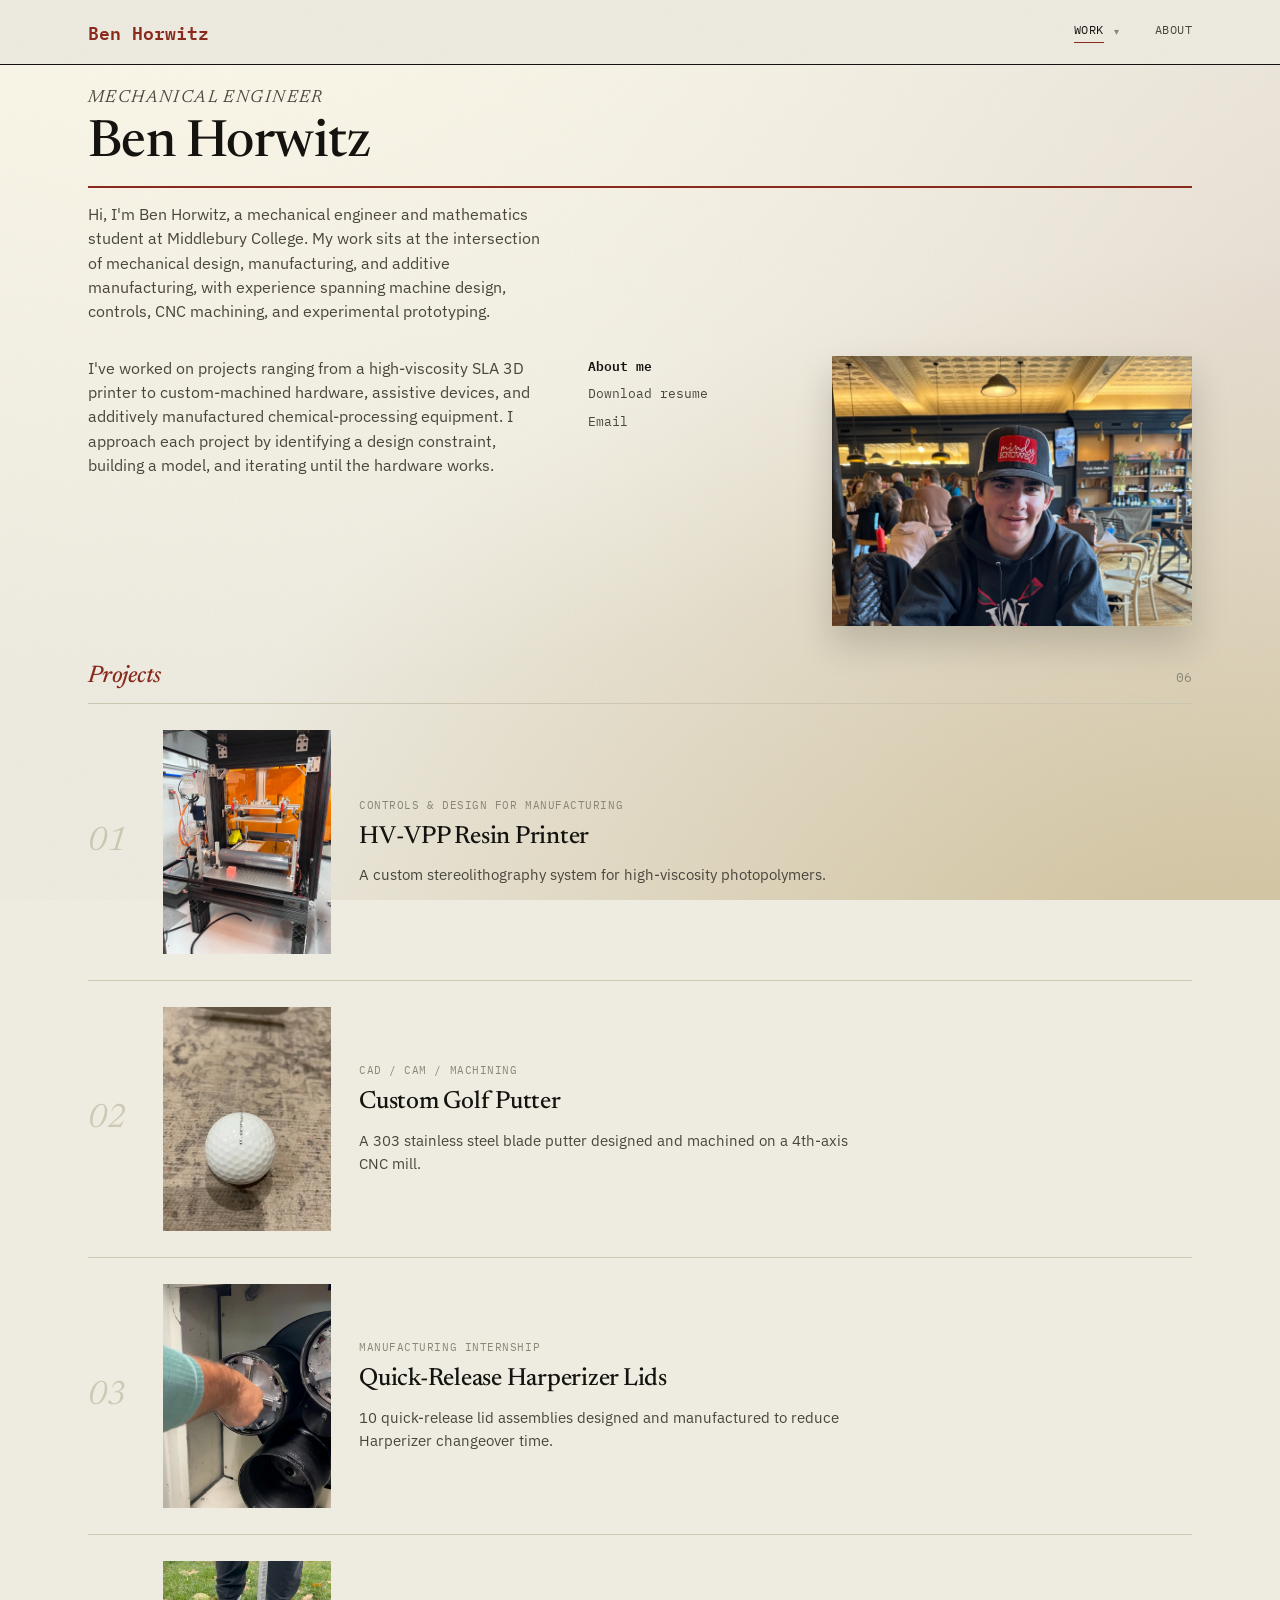
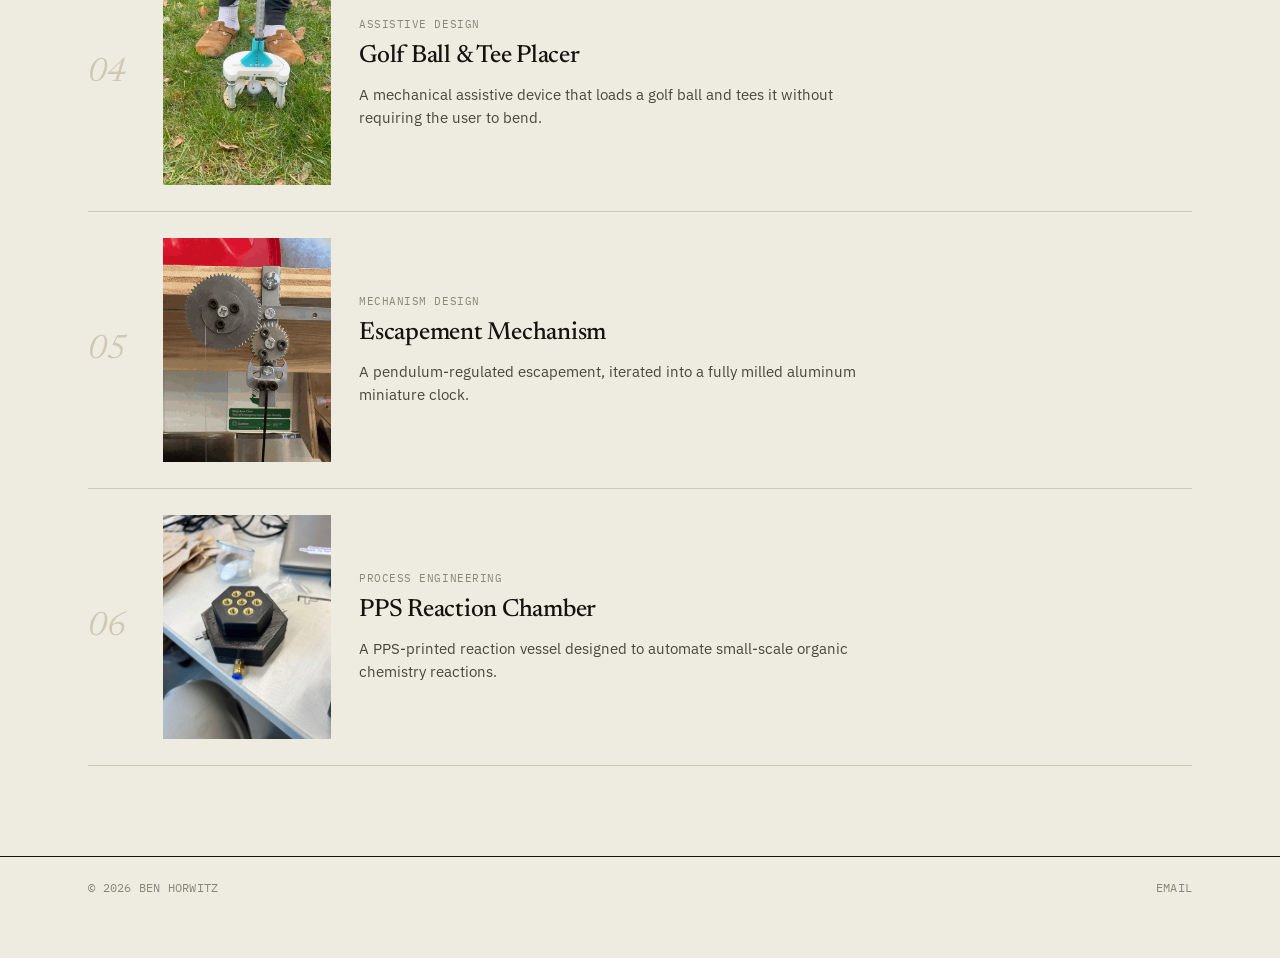
==== index.html @ aa27352f "Apply latest copy draft to homepage and HV-VPP page - New <title>/meta description for the homepage " ====
<!DOCTYPE html>
<html lang="en">
<head>
<meta charset="UTF-8">
<meta name="viewport" content="width=device-width, initial-scale=1.0">
<title>Ben Horwitz - Mechanical Engineering &amp; Additive Manufacturing</title>
<meta name="description" content="Designing and building machines, mechanisms, and manufacturing systems.">
<link rel="preconnect" href="https://fonts.googleapis.com">
<link rel="preconnect" href="https://fonts.gstatic.com" crossorigin>
<link href="https://fonts.googleapis.com/css2?family=Newsreader:ital,opsz,wght@0,6..72,400..700;1,6..72,400..700&family=IBM+Plex+Sans:wght@400;500;600;700&family=IBM+Plex+Mono:wght@400;500;600;700&display=swap" rel="stylesheet">
<link rel="stylesheet" href="css/style.css?v=30">
</head>
<body>

<header class="site-header">
  <div class="wrap">
    <a href="index.html" class="brand">Ben <span>Horwitz</span></a>
    <nav class="nav-links">
      <div class="nav-work">

        <a href="index.html" class="active">Work</a>

        <button class="nav-work-toggle" aria-label="Browse projects" aria-expanded="false">&#9662;</button>

        <div class="nav-work-menu">

          <a href="projects/hv-vpp.html"><span>01</span>HV-VPP Resin Printer</a>

          <a href="projects/putter.html"><span>02</span>Custom Golf Putter</a>

          <a href="projects/quick-release.html"><span>03</span>Quick-Release Harperizer Lids</a>

          <a href="projects/golf-ball-placer.html"><span>04</span>Golf Ball & Tee Placer</a>

          <a href="projects/escapement.html"><span>05</span>Escapement Mechanism</a>

          <a href="projects/pps-reaction-chamber.html"><span>06</span>PPS Reaction Chamber</a>

        </div>

      </div>
      <a href="about.html">About</a>
    </nav>
    <button class="nav-toggle" aria-label="Toggle menu">☰</button>
  </div>
</header>

<section class="hero">
  <div class="wrap">
    <p class="eyebrow">Mechanical Engineer</p>
    <h1>Ben Horwitz</h1>
    <div class="hero-lower">
      <p>
        Hi, I'm Ben Horwitz, a mechanical engineer and mathematics student
        at Middlebury College. My work sits at the intersection of
        mechanical design, manufacturing, and additive manufacturing, with
        experience spanning machine design, controls, CNC machining, and
        experimental prototyping.
      </p>
      <p>
        I've worked on projects ranging from a high-viscosity SLA 3D
        printer to custom-machined hardware, assistive devices, and
        additively manufactured chemical-processing equipment. I approach
        each project by identifying a design constraint, building a model,
        and iterating until the hardware works.
      </p>
      <div class="hero-links">
        <a class="primary" href="about.html">About me</a>
        <a href="assets/Ben-Horwitz-Resume.pdf" download>Download resume</a>
        <a href="mailto:benhorwitz05@gmail.com">Email</a>
      </div>
      <div class="hero-photo" data-lightbox="assets/img/about-me-headshot.jpg" data-caption="Ben Horwitz.">
        <img src="assets/img/about-me-headshot.jpg" alt="Ben Horwitz">
      </div>
    </div>
  </div>
</section>

<div class="wrap" id="work">
  <div class="section-title">
    <h2>Projects</h2>
    <span class="count">06</span>
  </div>

  <div class="project-grid">

    <a class="card" href="projects/hv-vpp.html">
      <span class="card-index">01</span>
      <div class="card-media">
        <img src="assets/img/hv-vpp-inside-machine.jpg" alt="Inside the HV-VPP printer" loading="lazy">
      </div>
      <div class="card-body">
        <span class="card-tag">Controls &amp; Design for Manufacturing</span>
        <h3>HV‑VPP Resin Printer</h3>
        <p>A custom stereolithography system for high-viscosity photopolymers.</p>
      </div>
    </a>

    <a class="card" href="projects/putter.html">
      <span class="card-index">02</span>
      <div class="card-media">
        <video muted loop playsinline preload="none"
               poster="assets/img/posters/putter-head-on-poster.jpg"
               data-autoplay-preview>
          <source src="assets/video/putter-head-on.mp4" type="video/mp4">
        </video>
      </div>
      <div class="card-body">
        <span class="card-tag">CAD / CAM / Machining</span>
        <h3>Custom Golf Putter</h3>
        <p>A 303 stainless steel blade putter designed and machined on a 4th-axis CNC mill.</p>
      </div>
    </a>

    <a class="card" href="projects/quick-release.html">
      <span class="card-index">03</span>
      <div class="card-media">
        <video muted loop playsinline preload="none"
               poster="assets/img/posters/quick-release-in-action-poster.jpg"
               data-autoplay-preview>
          <source src="assets/video/quick-release-in-action.mp4" type="video/mp4">
        </video>
      </div>
      <div class="card-body">
        <span class="card-tag">Manufacturing Internship</span>
        <h3>Quick-Release Harperizer Lids</h3>
        <p>10 quick-release lid assemblies designed and manufactured to reduce Harperizer changeover time.</p>
      </div>
    </a>

    <a class="card" href="projects/golf-ball-placer.html">
      <span class="card-index">04</span>
      <div class="card-media">
        <video muted loop playsinline preload="none"
               poster="assets/img/posters/golf-ball-placer-placing-poster.jpg"
               data-autoplay-preview>
          <source src="assets/video/golf-ball-placer-placing.mp4" type="video/mp4">
        </video>
      </div>
      <div class="card-body">
        <span class="card-tag">Assistive Design</span>
        <h3>Golf Ball &amp; Tee Placer</h3>
        <p>A mechanical assistive device that loads a golf ball and tees it without requiring the user to bend.</p>
      </div>
    </a>

    <a class="card" href="projects/escapement.html">
      <span class="card-index">05</span>
      <div class="card-media">
        <img src="assets/gif/escapement-clock-tick.gif" alt="Escapement mechanism ticking" loading="lazy">
      </div>
      <div class="card-body">
        <span class="card-tag">Mechanism Design</span>
        <h3>Escapement Mechanism</h3>
        <p>A pendulum-regulated escapement, iterated into a fully milled aluminum miniature clock.</p>
      </div>
    </a>

    <a class="card" href="projects/pps-reaction-chamber.html">
      <span class="card-index">06</span>
      <div class="card-media">
        <img src="assets/img/pps-reaction-chamber-1.jpg" alt="PPS reaction chamber">
      </div>
      <div class="card-body">
        <span class="card-tag">Process Engineering</span>
        <h3>PPS Reaction Chamber</h3>
        <p>A PPS-printed reaction vessel designed to automate small-scale organic chemistry reactions.</p>
      </div>
    </a>

  </div>
</div>

<footer class="site-footer">
  <div class="wrap">
    <span>&copy; <span id="year"></span> Ben Horwitz</span>
    <div class="footer-links">
      <a href="mailto:benhorwitz05@gmail.com">Email</a>
    </div>
  </div>
</footer>

<script>document.getElementById('year').textContent = new Date().getFullYear();</script>
<script src="js/main.js?v=2"></script>
</body>
</html>
---- css/style.css ----
/* ==========================================================================
   Ben Horwitz — portfolio site styles

   Composed like an edited page, not assembled from a component kit:
   an editorial serif for anything that should carry weight, a plain
   working sans for reading, mono only for the handful of places a
   label or a number actually needs it. Very few boxes — hierarchy
   comes from type scale, rules, and whitespace instead of containers.
   ========================================================================== */

:root {
  --bg: #eeebe1;
  --bg-elevated: #e4e0d2;
  --bg-card: #e8e4d7;
  --border: #14130f;
  --border-soft: #cec8b4;
  --text: #14130f;
  --text-muted: #4a463d;
  --text-faint: #8b8677;
  --accent: #1f3f73;
  --accent-bright: #2c579c;
  --accent-soft: rgba(31, 63, 115, 0.08);
  --stamp: #8a2a1c;
  --stamp-soft: rgba(138, 42, 28, 0.1);
  --max-width: 1160px;
  --radius: 0px;
  --radius-md: 0px;
  --font-display: "Newsreader", Georgia, "Times New Roman", serif;
  --font-sans: "IBM Plex Sans", -apple-system, BlinkMacSystemFont, "Segoe UI", Roboto, Helvetica, Arial, sans-serif;
  --font-mono: "IBM Plex Mono", ui-monospace, "SF Mono", Menlo, Consolas, monospace;
  --font-hand: var(--font-mono);
}

* { box-sizing: border-box; }

html { color-scheme: light; scroll-behavior: smooth; }

body {
  margin: 0;
  /* a soft, asymmetric wash — warm light from the upper-left, a touch of
     depth lower-right — instead of a flat fill or a centered marketing-
     page glow. Fixed so it reads as one still light source, not a tile
     that visibly repeats as the page scrolls. */
  background-color: var(--bg);
  background-image:
    radial-gradient(1800px 1100px at 12% -10%, #fdf9ea 0%, rgba(253, 249, 234, 0) 72%),
    radial-gradient(1500px 1050px at 96% 112%, #cfc09a 0%, rgba(207, 192, 154, 0) 72%),
    radial-gradient(1100px 950px at 100% 32%, rgba(138, 42, 28, 0.06) 0%, rgba(138, 42, 28, 0) 65%),
    radial-gradient(2400px 1500px at 50% 40%, rgba(20, 19, 15, 0) 55%, rgba(20, 19, 15, 0.06) 100%);
  background-attachment: fixed;
  color: var(--text);
  font-family: var(--font-sans);
  line-height: 1.55;
  -webkit-font-smoothing: antialiased;
}

/* a faint paper grain over the whole page — the kind of texture a flat
   gradient or a stock template never bothers with. Fixed and inert. */
body::before {
  content: "";
  position: fixed;
  inset: 0;
  z-index: 2000;
  pointer-events: none;
  opacity: 0.065;
  mix-blend-mode: multiply;
  background-image: url("data:image/svg+xml,%3Csvg xmlns='http://www.w3.org/2000/svg' width='180' height='180'%3E%3Cfilter id='n'%3E%3CfeTurbulence type='fractalNoise' baseFrequency='0.75' numOctaves='3' stitchTiles='stitch'/%3E%3C/filter%3E%3Crect width='100%25' height='100%25' filter='url(%23n)'/%3E%3C/svg%3E");
  background-size: 180px 180px;
}

img, video { max-width: 100%; display: block; }

a { color: inherit; text-decoration: none; }

h1, h2 {
  font-family: var(--font-display);
  font-weight: 600;
  letter-spacing: -0.01em;
  font-optical-sizing: auto;
}

.brand { font-family: var(--font-mono); font-weight: 600; }

.wrap {
  max-width: var(--max-width);
  margin: 0 auto;
  padding: 0 28px;
  position: relative;
  z-index: 1;
}

/* photo frames tilt slightly at rest and stay tilted — on hover they
   lift toward you instead of twisting straight. Same physical feel,
   no rotating motion (rotation on hover was making some people dizzy). */
.hero-photo, .card-media, .media-side, .story-media {
  transition: transform 0.2s ease, box-shadow 0.2s ease;
}

/* ---------- header : a masthead, not a component bar ---------- */

.site-header {
  position: sticky;
  top: 0;
  z-index: 100;
  background: var(--bg);
  border-bottom: 1px solid var(--border);
}

.site-header .wrap {
  display: flex;
  align-items: center;
  justify-content: space-between;
  height: 64px;
}

.brand {
  font-size: 1.15rem;
  white-space: nowrap;
  color: var(--stamp);
}

.nav-links {
  display: flex;
  gap: 30px;
  font-family: var(--font-mono);
  font-size: 0.76rem;
  letter-spacing: 0.04em;
  text-transform: uppercase;
  color: var(--text-muted);
}

.nav-links a {
  padding-bottom: 2px;
  border-bottom: 1px solid transparent;
  transition: color 0.12s ease, border-color 0.12s ease;
}

.nav-links a:hover { color: var(--text); }

.nav-links a.active { color: var(--text); border-color: var(--stamp); }

.nav-toggle {
  display: none;
  background: none;
  border: 1px solid var(--border);
  color: var(--text);
  width: 40px;
  height: 40px;
  font-size: 1rem;
  cursor: pointer;
}

@media (max-width: 640px) {
  .nav-links {
    position: fixed;
    top: 64px;
    left: 0;
    right: 0;
    background: var(--bg);
    border-bottom: 1px solid var(--border);
    flex-direction: column;
    gap: 0;
    display: none;
  }
  .nav-links.open { display: flex; }
  .nav-links a { padding: 14px 24px; border-bottom: 1px solid var(--border-soft); }
  .nav-toggle { display: block; margin-right: 20px; align-self: center; }
}

/* a small dropdown under "Work" to jump straight to a project instead
   of only routing back through the homepage list */
.nav-work { position: relative; display: flex; align-items: center; }

.nav-work-toggle {
  display: flex;
  align-items: center;
  justify-content: center;
  margin-left: 4px;
  background: none;
  border: none;
  color: var(--text-faint);
  font-size: 0.6rem;
  cursor: pointer;
  font-family: var(--font-mono);
}

.nav-work-toggle:hover { color: var(--text); }

.nav-work-menu {
  position: absolute;
  top: 100%;
  left: -14px;
  /* padding-top (not margin-top) does the spacing — a margin here would
     leave a dead gap between the trigger and the menu where the mouse
     loses :hover before it ever reaches the menu, closing it instantly */
  padding: 14px 0 6px;
  min-width: 260px;
  background: var(--bg-elevated);
  background-clip: padding-box;
  box-shadow: 0 12px 24px rgba(20, 19, 15, 0.14);
  display: none;
  flex-direction: column;
  z-index: 200;
}

.nav-work:hover .nav-work-menu,
.nav-work.open .nav-work-menu {
  display: flex;
}

.nav-links .nav-work-menu a {
  display: flex;
  align-items: baseline;
  gap: 10px;
  padding: 8px 16px;
  font-family: var(--font-mono);
  font-size: 0.76rem;
  text-transform: none;
  letter-spacing: 0;
  color: var(--text-muted);
  border-bottom: none;
}

.nav-links .nav-work-menu a span { color: var(--text-faint); }
.nav-links .nav-work-menu a:hover { color: var(--text); background: var(--bg-card); }
.nav-links .nav-work-menu a.current { color: var(--text); font-weight: 600; }

@media (max-width: 640px) {
  .nav-work { flex-direction: column; align-items: stretch; position: relative; }
  .nav-work-toggle {
    position: absolute;
    right: 24px;
    top: 0;
    height: 100%;
    width: 32px;
    margin-left: 0;
  }
  .nav-work:hover .nav-work-menu { display: none; }
  .nav-work.open .nav-work-menu { display: flex; }
  .nav-work-menu { position: static; box-shadow: none; margin-top: 0; }
  .nav-links .nav-work-menu a { padding: 10px 24px 10px 36px; }
}

/* ---------- hero : one dominant line, an asymmetric second beat ---------- */

.hero { padding: 20px 0 14px; }

.hero .wrap { display: block; }

.hero .eyebrow {
  font-family: var(--font-display);
  font-style: italic;
  font-size: 1.1rem;
  color: var(--text-muted);
  margin: 0 0 6px;
}

.hero h1 {
  font-weight: 500;
  font-size: clamp(2.1rem, 4.6vw, 3.2rem);
  line-height: 1.05;
  letter-spacing: -0.01em;
  margin: 0 0 14px;
  max-width: 23ch;
}

.hero-lower {
  display: grid;
  grid-template-columns: 1.1fr 0.5fr auto;
  gap: 32px;
  align-items: start;
  border-top: 2px solid var(--stamp);
  padding-top: 14px;
}

.hero p {
  color: var(--text-muted);
  font-size: 0.98rem;
  max-width: 46ch;
  margin: 0;
  grid-column: 1;
}

.hero-links {
  display: flex;
  flex-direction: column;
  gap: 8px;
  font-family: var(--font-mono);
  font-size: 0.82rem;
  grid-column: 2;
}

.hero-photo {
  overflow: hidden;
  /* a bit taller than the old wide crop so the face isn't squeezed
     out — still shallow enough to keep the project list visible on
     landing */
  aspect-ratio: 4 / 3;
  background: var(--bg-elevated);
  width: 360px;
  box-shadow: 0 18px 34px rgba(20, 19, 15, 0.18);
  grid-column: 3;
  justify-self: end;
}

.hero-photo:hover {
  transform: translateY(-8px);
  box-shadow: 0 26px 44px rgba(20, 19, 15, 0.24);
}

.hero-photo img { transition: transform 0.3s ease; }
.hero-photo:hover img { transform: scale(1.02); }

.hero-photo img { width: 100%; height: 100%; object-fit: cover; object-position: center 18%; display: block; }

@media (max-width: 780px) {
  .hero-lower { grid-template-columns: 1fr; gap: 20px; }
  .hero p, .hero-links, .hero-photo { grid-column: 1; justify-self: start; }
  .hero-photo { order: -1; width: 290px; margin-bottom: 8px; }
}

.eyebrow {
  font-family: var(--font-mono);
  font-size: 0.76rem;
  letter-spacing: 0.08em;
  text-transform: uppercase;
  color: var(--text-faint);
  margin: 0 0 14px;
}

.eyebrow-index { color: var(--stamp); }

.hero-links a { color: var(--text-muted); }
.hero-links a:hover { color: var(--stamp); }
.hero-links a.primary { color: var(--text); font-weight: 600; }
.hero-links a.primary:hover { color: var(--stamp); }

.btn {
  font-family: var(--font-mono);
  font-size: 0.82rem;
  color: var(--text-muted);
  border-bottom: 1px solid var(--border-soft);
  padding-bottom: 1px;
}

.btn:hover { color: var(--stamp); border-color: var(--stamp); }

.btn.primary { color: var(--text); font-weight: 600; border-color: var(--text); }
.btn.primary:hover { color: var(--stamp); border-color: var(--stamp); }

/* ---------- section titles ---------- */

.section-title {
  display: flex;
  align-items: baseline;
  justify-content: space-between;
  margin: 8px 0 8px;
  padding-top: 10px;
}

.section-title h2 {
  font-weight: 500;
  font-style: italic;
  font-size: 1.5rem;
  margin: 0;
  color: var(--stamp);
}

.section-title .count {
  font-family: var(--font-mono);
  color: var(--text-faint);
  font-size: 0.8rem;
}

/* ---------- project index : an editorial contents list, not a card grid ---------- */

.project-grid {
  display: flex;
  flex-direction: column;
  margin-bottom: 90px;
}

.card {
  display: flex;
  align-items: center;
  gap: 28px;
  padding: 26px 0;
  border-top: 1px solid var(--border-soft);
  transition: none;
}

.card:last-child { border-bottom: 1px solid var(--border-soft); }

.card-index {
  font-family: var(--font-display);
  font-style: italic;
  font-size: 2.1rem;
  color: var(--border-soft);
  width: 1.4em;
  flex-shrink: 0;
  transition: color 0.15s ease;
}

.card:hover .card-index { color: var(--stamp); }

.card-media {
  position: relative;
  width: 168px;
  /* every source photo/video for these cards is actually shot portrait —
     4:3 landscape was cropping away well over half of each one */
  aspect-ratio: 3 / 4;
  background: var(--bg-elevated);
  overflow: hidden;
  flex-shrink: 0;
}

/* hover lifts the frame and barely zooms the photo inside — flat,
   no tilt, no spinning motion */
.card:hover .card-media { transform: translateY(-6px); }

.card-media img, .card-media video {
  width: 100%;
  height: 100%;
  object-fit: cover;
  transition: transform 0.3s ease;
}

.card:hover .card-media img, .card:hover .card-media video { transform: scale(1.02); }

.card-tag {
  font-family: var(--font-mono);
  font-size: 0.68rem;
  letter-spacing: 0.05em;
  text-transform: uppercase;
  color: var(--text-faint);
  display: block;
  margin-bottom: 5px;
}

.card-body { min-width: 0; flex: 1; }

.card-body h3 {
  font-family: var(--font-display);
  font-weight: 500;
  font-size: 1.55rem;
  margin: 0 0 6px;
  letter-spacing: -0.01em;
}

.card:hover .card-body h3 { text-decoration: underline; text-decoration-color: var(--border-soft); text-underline-offset: 4px; }

.card-body p {
  color: var(--text-muted);
  font-size: 0.94rem;
  margin: 0;
  max-width: 56ch;
}

@media (max-width: 620px) {
  .card { flex-wrap: wrap; gap: 14px 20px; }
  .card-index { font-size: 1.5rem; width: auto; order: -1; }
  .card-media { width: 100px; }
}

/* ---------- project detail page ---------- */

.back-link {
  display: inline-flex;
  align-items: center;
  gap: 6px;
  color: var(--text-faint);
  font-family: var(--font-mono);
  font-size: 0.76rem;
  text-transform: uppercase;
  letter-spacing: 0.03em;
  margin: 28px 0 0;
}

.back-link:hover { color: var(--stamp); }

.project-hero { padding: 20px 0 0; }

.project-hero-layout {
  display: grid;
  grid-template-columns: 1.5fr 0.5fr;
  gap: 40px;
  align-items: start;
  padding: 12px 0 34px;
  max-width: 1020px;
  margin: 0 auto;
}

@media (max-width: 860px) {
  .project-hero-layout { grid-template-columns: 1fr; gap: 28px; }
}

/* not every project earns the same treatment as the others — a couple
   are carried by one strong object photo, one is a small, quiet piece,
   one is the flagship. Same grammar, different emphasis in the text —
   but every hero media box shares one height and one gap to the story
   text below (tall enough to clear every page's text column, so the
   gap is always just the padding), so the six project pages open at
   the same rhythm. */
.project-hero--lead-image .project-hero-layout,
.project-hero--quiet .project-hero-layout,
.project-hero--compact .project-hero-layout,
.project-hero--flagship .project-hero-layout { grid-template-columns: 1.15fr 0.85fr; padding-bottom: 34px; }

.project-hero--lead-image .media-side,
.project-hero--quiet .media-side,
.project-hero--compact .media-side,
.project-hero--flagship .media-side { width: 320px; max-width: 320px; }

.project-hero--lead-image .media-side video, .project-hero--lead-image .media-side img,
.project-hero--quiet .media-side video, .project-hero--quiet .media-side img,
.project-hero--compact .media-side video, .project-hero--compact .media-side img,
.project-hero--flagship .media-side video, .project-hero--flagship .media-side img {
  width: 320px;
  height: 350px;
  max-height: none;
  object-fit: cover;
}

@media (max-width: 860px) {
  .project-hero--lead-image .project-hero-layout,
  .project-hero--quiet .project-hero-layout,
  .project-hero--compact .project-hero-layout,
  .project-hero--flagship .project-hero-layout { grid-template-columns: 1fr; }

  .project-hero--lead-image .media-side,
  .project-hero--quiet .media-side,
  .project-hero--compact .media-side,
  .project-hero--flagship .media-side { width: 260px; max-width: 260px; }

  .project-hero--lead-image .media-side video, .project-hero--lead-image .media-side img,
  .project-hero--quiet .media-side video, .project-hero--quiet .media-side img,
  .project-hero--compact .media-side video, .project-hero--compact .media-side img,
  .project-hero--flagship .media-side video, .project-hero--flagship .media-side img {
    width: 260px;
    height: 280px;
  }
}

.project-hero--quiet h1 { font-size: clamp(2rem, 4vw, 2.7rem); }
.project-hero--quiet .tagline { font-size: 1.02rem; }

/* the flagship — the biggest project in scope gets a title that
   actually says so, instead of matching everything else's scale */
.project-hero--flagship h1 { font-size: clamp(2.6rem, 5.8vw, 4rem); }

/* brisk and process-driven rather than a considered showpiece — less
   air before it gets to the point */
.project-hero--compact .tagline { margin-bottom: 14px; }

.project-hero h1 {
  font-weight: 500;
  font-size: clamp(2.3rem, 5vw, 3.4rem);
  letter-spacing: -0.01em;
  margin: 8px 0 18px;
}

.project-hero .tagline {
  color: var(--text-muted);
  font-size: 1.1rem;
  max-width: 52ch;
  margin: 0 0 18px;
  font-family: var(--font-display);
  font-style: italic;
}

.spec-row {
  display: block;
  margin: 0 0 6px;
  font-family: var(--font-mono);
  font-size: 0.78rem;
  letter-spacing: 0.02em;
  text-transform: uppercase;
  color: var(--text-faint);
}

.spec-row div { display: inline; }
.spec-row div:not(:last-child)::after { content: "  /  "; color: var(--border-soft); }
.spec-row dt { display: none; }
.spec-row dd { display: inline; margin: 0; color: var(--text-muted); font-weight: 400; }
.spec-row strong { color: var(--stamp); font-weight: 600; }

.meta-row { display: none; }

.tag {
  font-family: var(--font-mono);
  font-size: 0.74rem;
  color: var(--text-faint);
}
.tag:not(:last-child)::after { content: " / "; }

/* the side media panel — sticky so it rides alongside the text, no
   border/box around it, just the photo itself */

.media-side {
  position: sticky;
  top: 84px;
  width: fit-content;
  max-width: 320px;
  margin-left: auto;
  background: var(--bg-elevated);
  cursor: zoom-in;
  text-align: center;
  box-shadow: 0 16px 30px rgba(20, 19, 15, 0.14);
}

.media-side:hover {
  transform: translateY(-6px);
  box-shadow: 0 22px 40px rgba(20, 19, 15, 0.19);
}

.media-side video, .media-side img {
  width: auto;
  height: auto;
  max-width: 100%;
  max-height: 420px;
  object-fit: contain;
  display: inline-block;
  vertical-align: bottom;
}

@media (max-width: 860px) {
  .media-side { position: static; margin: 0 0 8px; max-width: 220px; box-shadow: none; }
  .media-side video, .media-side img { max-height: 300px; }
}

.prose { max-width: 62ch; color: var(--text-muted); font-size: 1.03rem; }
.prose h3 {
  font-family: var(--font-display);
  font-style: italic;
  font-weight: 500;
  font-size: 1.3rem;
  color: var(--stamp);
  margin: 30px 0 10px;
}
.prose p { margin: 0 0 15px; }
.prose strong { color: var(--stamp); font-weight: 600; }
.prose ul { margin: 0 0 14px; padding-left: 20px; }
.prose li { margin-bottom: 5px; }

/* ---------- story : text and photos in reading order, no card frames ----------
   Text keeps a comfortable reading measure (set per-element below), but the
   column itself isn't clamped — that's what lets a .wide photo actually
   break out and use the page, instead of every image being stuck inside
   the same narrow text width regardless of what it is. */

.story { padding: 4px 0 50px; }

.story-text { max-width: 820px; margin-left: auto; margin-right: auto; color: var(--text-muted); font-size: 1.03rem; }
.story-text h3 {
  font-family: var(--font-display);
  font-style: italic;
  font-weight: 500;
  font-size: 1.3rem;
  color: var(--stamp);
  margin: 4px 0 12px;
}
.story-text p { margin: 0 0 15px; }
.story-text strong { color: var(--stamp); font-weight: 600; }
.story-text + .story-text { margin-top: -7px; }

/* a single photo, dropped into the reading column like a person would
   actually paste one into a document — no border, a soft cast shadow,
   a plain italic caption instead of a boxed label */
.story-media {
  width: fit-content;
  max-width: 820px;
  margin: 32px auto;
  background: var(--bg-elevated);
  cursor: zoom-in;
  transition: transform 0.15s ease, box-shadow 0.15s ease;
  box-shadow: 0 14px 26px rgba(20, 19, 15, 0.13);
}

/* lift toward the viewer on hover — flat at rest, no tilt, no
   rotating motion */
.story-media:hover {
  transform: translateY(-7px);
  box-shadow: 0 20px 34px rgba(20, 19, 15, 0.18);
}

.story-media img, .story-media video {
  width: auto;
  height: auto;
  max-width: 100%;
  max-height: 480px;
  object-fit: contain;
  display: block;
}

/* a tall portrait shot that's the point of its own beat (a closing
   photo, not a supporting one) — let it run taller instead of getting
   capped down to the same height as everything else */
.story-media.tall img, .story-media.tall video { max-height: 620px; }

/* the one shot per project that earns the whole page's width — a
   landscape "reveal" photo that breaks past the reading column instead
   of being squeezed down to the same size as everything else */
.story-media.wide { max-width: 1020px; width: 100%; }
.story-media.wide img, .story-media.wide video {
  width: 100%;
  height: 440px;
  object-fit: cover;
}

/* a narrow portrait clip paired beside a longer caption — trim a
   little off the top/bottom (not a proportional shrink, which would
   also narrow it) so the whole card lands at the same height as its
   partner in the pair despite the extra caption line */
.story-media.crop-short img, .story-media.crop-short video {
  width: 169px;
  height: 276px;
  max-height: none;
  object-fit: cover;
}

.story-media figcaption {
  /* width:0 + min-width:100% keeps a long caption from contributing
     its own (unwrapped) text width to the figure's fit-content sizing
     — without this, a caption wider than a narrow/portrait photo or
     video stretches the whole card and leaves a blank block beside
     the media instead of wrapping the caption text. */
  width: 0;
  min-width: 100%;
  box-sizing: border-box;
  padding: 10px 2px 0;
  font-family: var(--font-display);
  font-style: italic;
  font-size: 0.95rem;
  color: var(--text-faint);
  text-align: left;
  background: var(--bg);
  box-shadow: none;
}

/* two or three photos side by side — for shots that actually belong
   together (different angles of the same part, a before/after) rather
   than stacked one after another with nothing to say why */
.story-media-pair {
  display: flex;
  flex-wrap: wrap;
  justify-content: center;
  gap: 24px;
  margin: 32px auto;
  align-items: flex-end;
  max-width: 820px;
}

.story-media-pair .story-media { margin: 0; transform: none !important; }
.story-media-pair .story-media:hover { transform: translateY(-7px) !important; }
.story-media-pair .story-media img, .story-media-pair .story-media video { max-height: 300px; }

/* a text + photo row — the photo stays compact, off to one side, and
   sits centered in its column instead of jammed against one edge when
   it's a narrow portrait shot */
.story-row {
  display: grid;
  grid-template-columns: 1fr 280px;
  gap: 30px;
  align-items: center;
  margin: 38px auto;
  max-width: 820px;
}

.story-row .story-media { margin: 0; justify-self: center; }
.story-row .story-media img, .story-row .story-media video { max-height: 300px; }
.story-row.story-row--reverse { grid-template-columns: 280px 1fr; }
.story-row.story-row--reverse .story-media { order: -1; }

/* a short, larger-set italic line standing in for a paragraph — used
   next to a video/photo that's the whole point of its own beat, so the
   space beside it reads as a caption, not a gap */
.story-text--note {
  font-family: var(--font-display);
  font-style: italic;
  font-size: 1.2rem;
  line-height: 1.4;
  color: var(--text-muted);
  max-width: 34ch;
}

@media (max-width: 700px) {
  .story-row, .story-row.story-row--reverse { grid-template-columns: 1fr; }
  .story-row.story-row--reverse .story-media { order: 0; }
}

/* a compact slideshow for extra shots that don't need their own beat */
.story-slideshow {
  position: relative;
  max-width: 320px;
  aspect-ratio: 4 / 3;
  margin: 32px 0;
  background: var(--bg-elevated);
  overflow: hidden;
  box-shadow: 0 14px 26px rgba(20, 19, 15, 0.13);
}

.story-slideshow .slide { position: absolute; inset: 0; opacity: 0; pointer-events: none; transition: opacity 0.25s ease; }
.story-slideshow .slide.active { opacity: 1; pointer-events: auto; }
.story-slideshow .slide img, .story-slideshow .slide video { width: 100%; height: 100%; object-fit: cover; cursor: zoom-in; }

.slideshow-nav {
  position: absolute; top: 50%; transform: translateY(-50%); z-index: 3;
  width: 26px; height: 26px; background: rgba(238, 235, 225, 0.85);
  border: none; color: var(--text); cursor: pointer; font-family: var(--font-mono);
}
.slideshow-nav:hover { background: var(--text); color: var(--bg); }
.slideshow-nav.prev { left: 6px; }
.slideshow-nav.next { right: 6px; }

.slideshow-dots { position: absolute; bottom: 8px; left: 0; right: 0; z-index: 3; display: flex; justify-content: center; gap: 6px; }
.slideshow-dots .dot { width: 6px; height: 6px; padding: 0; border-radius: 50%; border: none; background: rgba(20, 19, 15, 0.3); cursor: pointer; }
.slideshow-dots .dot.active { background: var(--stamp); }

.slideshow-caption {
  padding: 8px 2px 0;
  font-family: var(--font-display);
  font-style: italic;
  font-size: 0.92rem;
  color: var(--text-faint);
  max-width: 320px;
}

.story-extra-grid {
  display: grid;
  grid-template-columns: repeat(auto-fill, minmax(140px, 1fr));
  gap: 16px;
  margin: 40px 0 0;
}
.story-extra-grid figure { margin: 0; background: var(--bg-elevated); cursor: zoom-in; }
.story-extra-grid img, .story-extra-grid video { width: 100%; aspect-ratio: 1 / 1; object-fit: cover; }

.editor-note {
  margin: 18px 0 0;
  padding: 12px 0 0;
  border-top: 1px dashed var(--border-soft);
  color: var(--text-faint);
  font-size: 0.85rem;
  font-style: italic;
}
.editor-note strong { color: var(--stamp); font-style: normal; }

.project-nav {
  display: flex;
  justify-content: space-between;
  padding: 22px 0;
  border-top: 2px solid var(--stamp);
  margin: 20px auto 60px;
  font-family: var(--font-mono);
  font-size: 0.78rem;
  text-transform: uppercase;
  letter-spacing: 0.02em;
  color: var(--text-faint);
  max-width: 1020px;
}

.project-nav a:hover { color: var(--stamp); }

.nav-hint {
  max-width: 1020px;
  margin: -14px auto 40px;
  text-align: center;
  font-family: var(--font-mono);
  font-size: 0.68rem;
  letter-spacing: 0.04em;
  color: var(--text-faint);
}

/* ---------- about page ---------- */

.about-layout {
  display: grid;
  grid-template-columns: 1.3fr 0.7fr;
  gap: 56px;
  padding: 44px 0 90px;
  align-items: start;
}

/* a consistent, modest rhythm between the three photo blocks — not
   stretched out to force the column to some exact height */
.about-media {
  display: flex;
  flex-direction: column;
  gap: 28px;
}

@media (max-width: 760px) {
  .about-layout { grid-template-columns: 1fr; align-items: start; }
}

.about-layout .prose > p:first-of-type::first-letter {
  font-family: var(--font-display);
  font-size: 3.4rem;
  font-weight: 600;
  float: left;
  line-height: 0.8;
  padding: 6px 6px 0 0;
  color: var(--stamp);
}

.about-photos { display: flex; flex-wrap: wrap; gap: 16px; }

.about-photos img {
  background: var(--bg-elevated);
  width: calc(50% - 8px);
  aspect-ratio: 3 / 4;
  object-fit: cover;
  cursor: zoom-in;
  transition: transform 0.2s ease, box-shadow 0.2s ease;
  box-shadow: 0 12px 22px rgba(20, 19, 15, 0.14);
}

/* lift on hover — flat at rest, no rotating motion */
.about-photos img:hover { transform: translateY(-6px); box-shadow: 0 20px 32px rgba(20, 19, 15, 0.2); }

.about-video {
  overflow: hidden;
  background: var(--bg-elevated);
  cursor: zoom-in;
  transition: transform 0.2s ease, box-shadow 0.2s ease;
  width: 100%;
  box-shadow: 0 12px 22px rgba(20, 19, 15, 0.14);
}

.about-video:hover {
  transform: translateY(-6px);
  box-shadow: 0 20px 32px rgba(20, 19, 15, 0.2);
}
.about-video video { width: 100%; max-height: 560px; object-fit: cover; transition: transform 0.3s ease; }
.about-video:hover video { transform: scale(1.02); }

.about-wide-photo {
  overflow: hidden;
  background: var(--bg-elevated);
  cursor: zoom-in;
  transition: transform 0.2s ease, box-shadow 0.2s ease;
  box-shadow: 0 12px 22px rgba(20, 19, 15, 0.14);
}

.about-wide-photo:hover {
  transform: translateY(-6px);
  box-shadow: 0 20px 32px rgba(20, 19, 15, 0.2);
}
.about-wide-photo img { width: 100%; display: block; }

.fact-sheet {
  margin: 32px 0;
  padding-top: 18px;
  border-top: 2px solid var(--stamp);
  font-size: 0.94rem;
}

.fact-sheet dl { display: block; margin: 0; }
.fact-sheet > dl > * { display: block; }
.fact-sheet dt {
  color: var(--text-faint);
  font-family: var(--font-mono);
  text-transform: uppercase;
  font-size: 0.68rem;
  letter-spacing: 0.06em;
  margin: 14px 0 2px;
}
.fact-sheet dt:first-of-type { margin-top: 0; }
.fact-sheet dd { margin: 0; color: var(--text); }

/* a row with several distinct entries reads as a short resume list
   instead of one run-on, semicolon-strung sentence */
.fact-list { margin: 0; padding-left: 18px; }
.fact-list li { margin-bottom: 3px; }
.fact-list li:last-child { margin-bottom: 0; }
.fact-list a {
  border-bottom: 1px solid var(--border-soft);
  transition: color 0.12s ease, border-color 0.12s ease;
}
.fact-list a:hover { color: var(--stamp); border-color: var(--stamp); }

/* ---------- footer ---------- */

.site-footer {
  border-top: 1px solid var(--border);
  padding: 22px 0 60px;
}

.site-footer .wrap {
  display: flex;
  flex-wrap: wrap;
  gap: 12px;
  align-items: center;
  justify-content: space-between;
  color: var(--text-faint);
  font-family: var(--font-mono);
  font-size: 0.76rem;
  text-transform: uppercase;
  letter-spacing: 0.02em;
}

.footer-links { display: flex; gap: 18px; }
.footer-links a:hover { color: var(--stamp); }

/* ---------- lightbox ---------- */

.lightbox {
  position: fixed;
  inset: 0;
  z-index: 1000;
  background: rgba(20, 19, 15, 0.92);
  display: flex;
  flex-direction: column;
  align-items: center;
  justify-content: center;
  padding: 60px 24px;
  opacity: 0;
  pointer-events: none;
  transition: opacity 0.18s ease;
}

.lightbox.open { opacity: 1; pointer-events: auto; }

.lightbox-stage {
  max-width: min(1100px, 92vw);
  max-height: 78vh;
  display: flex;
  align-items: center;
  justify-content: center;
  background: var(--bg);
}

.lightbox-stage img, .lightbox-stage video {
  max-width: min(1080px, 88vw);
  max-height: 74vh;
  width: auto;
  height: auto;
  object-fit: contain;
}

.lightbox-caption {
  max-width: 60ch;
  margin: 18px 0 0;
  font-family: var(--font-display);
  font-style: italic;
  font-size: 1.05rem;
  color: var(--bg-elevated);
  text-align: center;
}

.lightbox-close, .lightbox-prev, .lightbox-next {
  position: fixed;
  background: var(--bg);
  border: none;
  color: var(--text);
  cursor: pointer;
  font-family: var(--font-mono);
}

.lightbox-close { top: 20px; right: 20px; width: 40px; height: 40px; font-size: 1.1rem; }
.lightbox-prev, .lightbox-next { top: 50%; transform: translateY(-50%); width: 44px; height: 56px; font-size: 1.3rem; }
.lightbox-prev { left: 16px; }
.lightbox-next { right: 16px; }
.lightbox-close:hover, .lightbox-prev:hover, .lightbox-next:hover { background: var(--stamp); color: #fff; }

@media (max-width: 640px) {
  .lightbox-prev, .lightbox-next { width: 36px; height: 48px; }
}
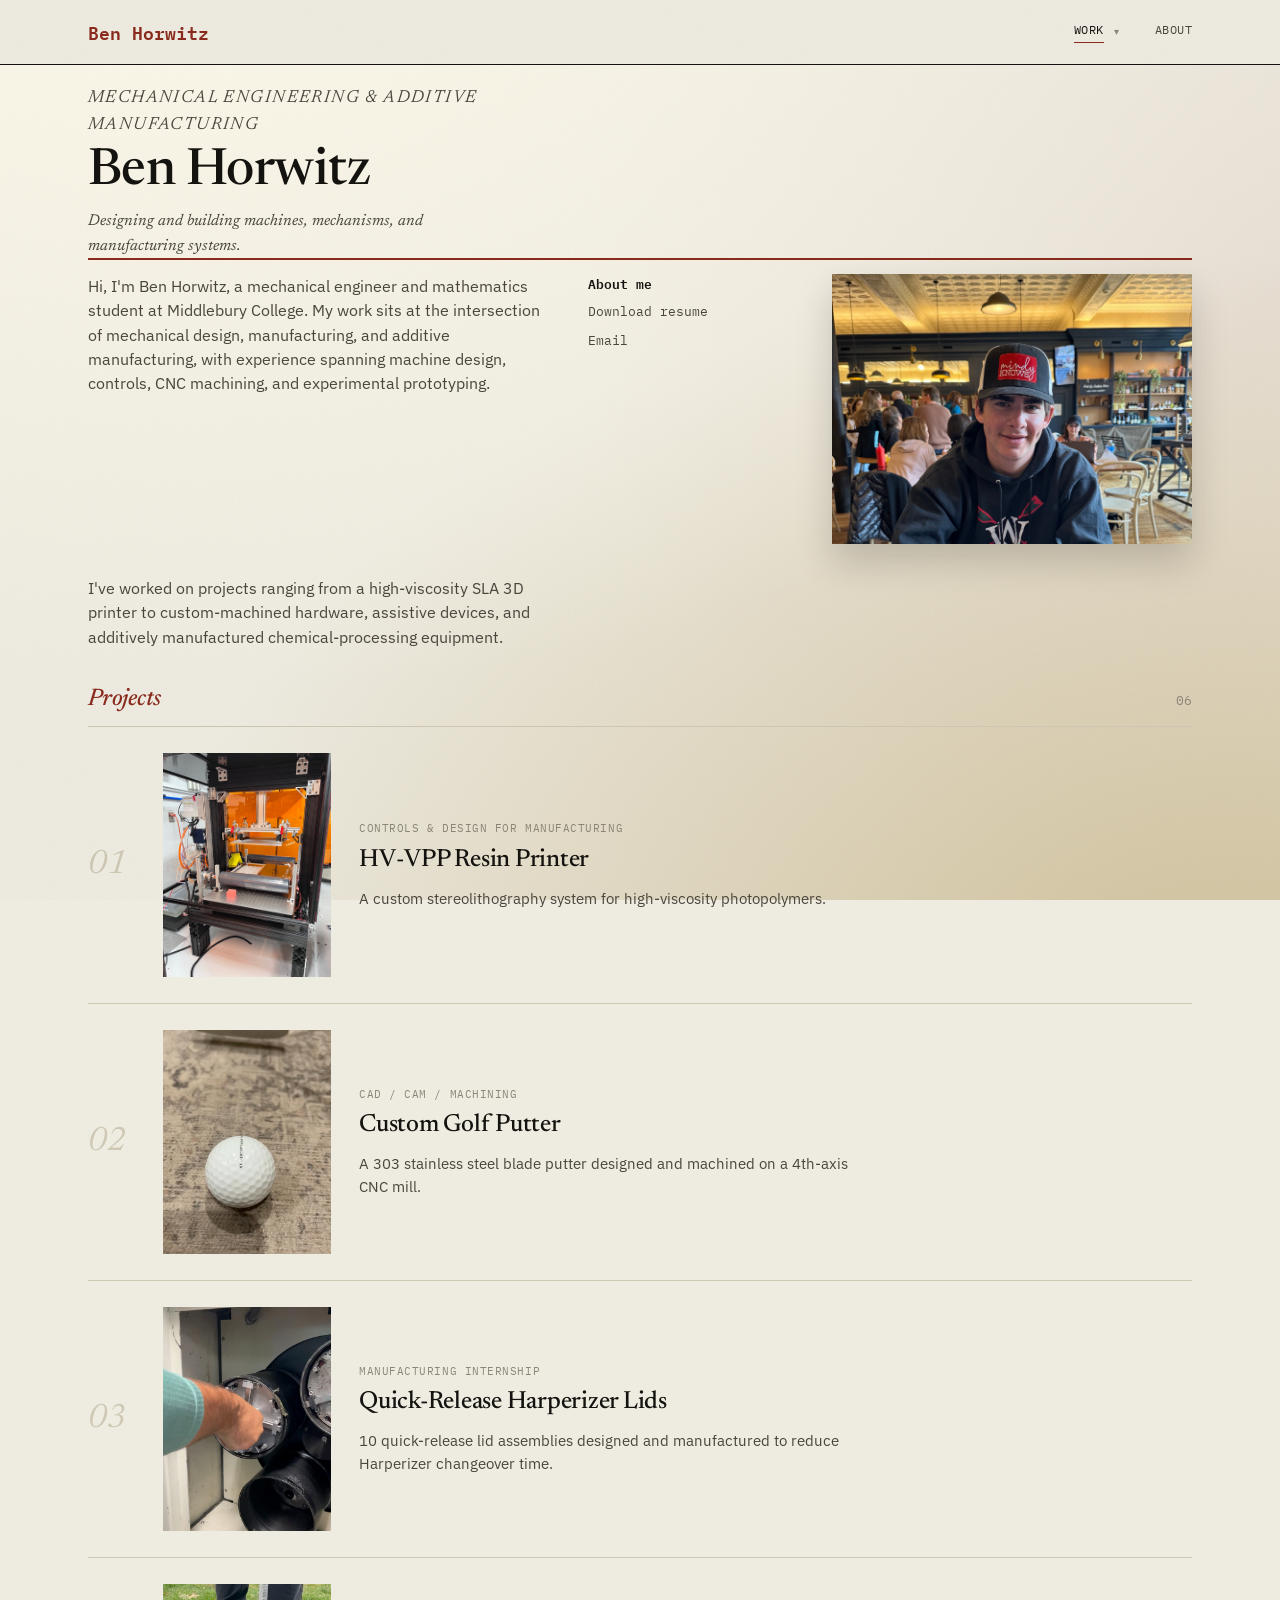
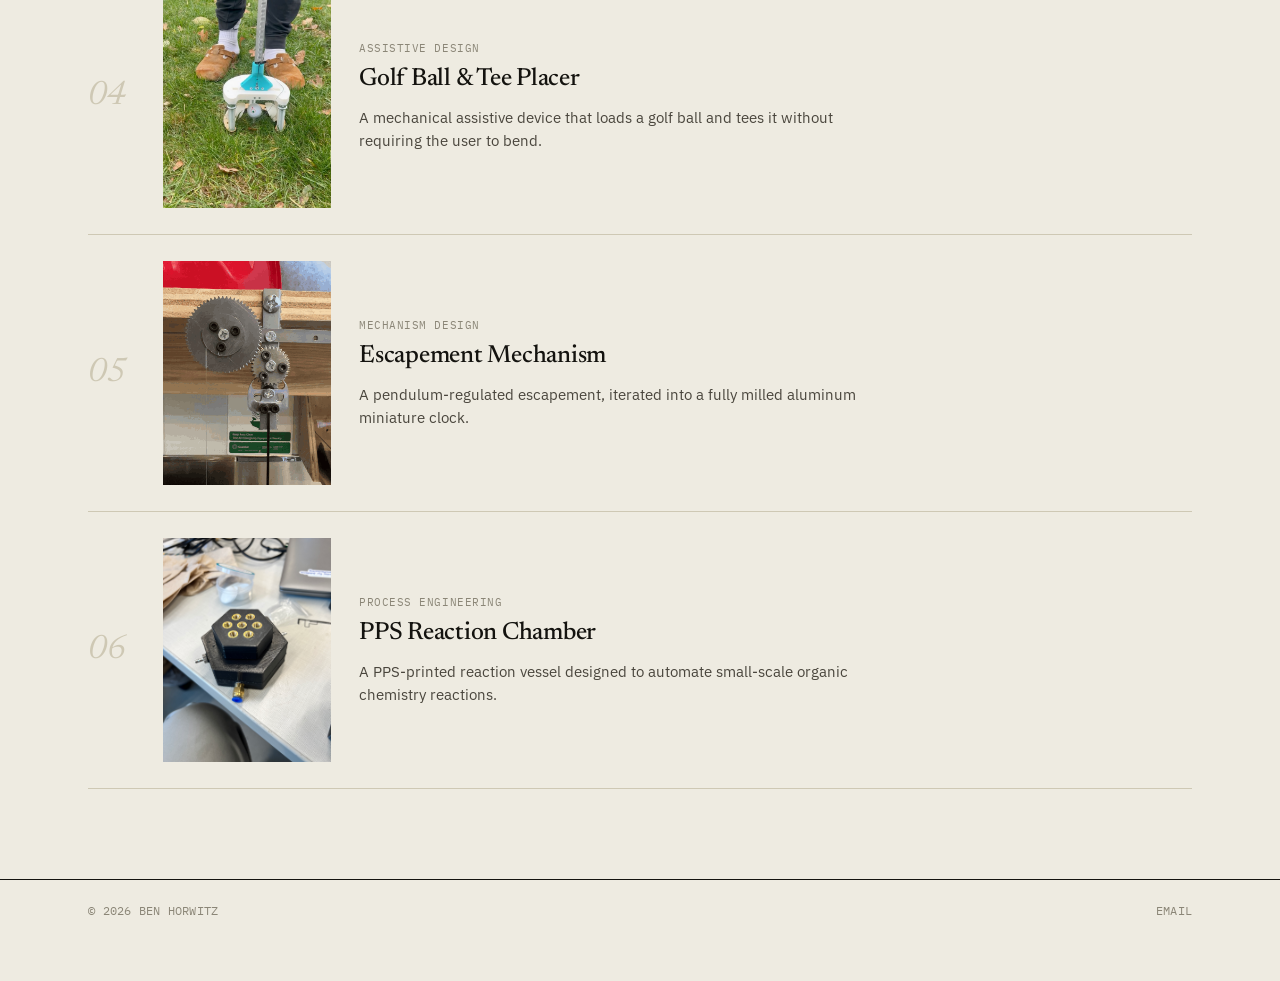
==== commit 3b89c1e9: "Fix hero grid glitch, update eyebrow/subtitle, trim intro, bold HV-VPP line - Fix a CSS Grid auto-pl" ====
--- a/index.html
+++ b/index.html
@@ -8,7 +8,7 @@
 <link rel="preconnect" href="https://fonts.googleapis.com">
 <link rel="preconnect" href="https://fonts.gstatic.com" crossorigin>
 <link href="https://fonts.googleapis.com/css2?family=Newsreader:ital,opsz,wght@0,6..72,400..700;1,6..72,400..700&family=IBM+Plex+Sans:wght@400;500;600;700&family=IBM+Plex+Mono:wght@400;500;600;700&display=swap" rel="stylesheet">
-<link rel="stylesheet" href="css/style.css?v=30">
+<link rel="stylesheet" href="css/style.css?v=31">
 </head>
 <body>
 
@@ -47,8 +47,9 @@
 
 <section class="hero">
   <div class="wrap">
-    <p class="eyebrow">Mechanical Engineer</p>
+    <p class="eyebrow">Mechanical Engineering &amp; Additive Manufacturing</p>
     <h1>Ben Horwitz</h1>
+    <p class="hero-subtitle">Designing and building machines, mechanisms, and manufacturing systems.</p>
     <div class="hero-lower">
       <p>
         Hi, I'm Ben Horwitz, a mechanical engineer and mathematics student
@@ -60,9 +61,7 @@
       <p>
         I've worked on projects ranging from a high-viscosity SLA 3D
         printer to custom-machined hardware, assistive devices, and
-        additively manufactured chemical-processing equipment. I approach
-        each project by identifying a design constraint, building a model,
-        and iterating until the hardware works.
+        additively manufactured chemical-processing equipment.
       </p>
       <div class="hero-links">
         <a class="primary" href="about.html">About me</a>
--- a/css/style.css
+++ b/css/style.css
@@ -260,8 +260,17 @@
   font-size: clamp(2.1rem, 4.6vw, 3.2rem);
   line-height: 1.05;
   letter-spacing: -0.01em;
+  margin: 0 0 10px;
+  max-width: 23ch;
+}
+
+.hero-subtitle {
+  font-family: var(--font-display);
+  font-style: italic;
+  font-size: 1.02rem;
+  color: var(--text-muted);
+  max-width: 46ch;
   margin: 0 0 14px;
-  max-width: 23ch;
 }
 
 .hero-lower {
@@ -288,6 +297,11 @@
   font-family: var(--font-mono);
   font-size: 0.82rem;
   grid-column: 2;
+  /* pinned to row 1 explicitly — with two <p> tags now stacked in
+     column 1, grid auto-placement would otherwise push this into
+     row 2 alongside the second paragraph instead of sitting beside
+     the first */
+  grid-row: 1;
 }
 
 .hero-photo {
@@ -300,6 +314,7 @@
   width: 360px;
   box-shadow: 0 18px 34px rgba(20, 19, 15, 0.18);
   grid-column: 3;
+  grid-row: 1;
   justify-self: end;
 }
 
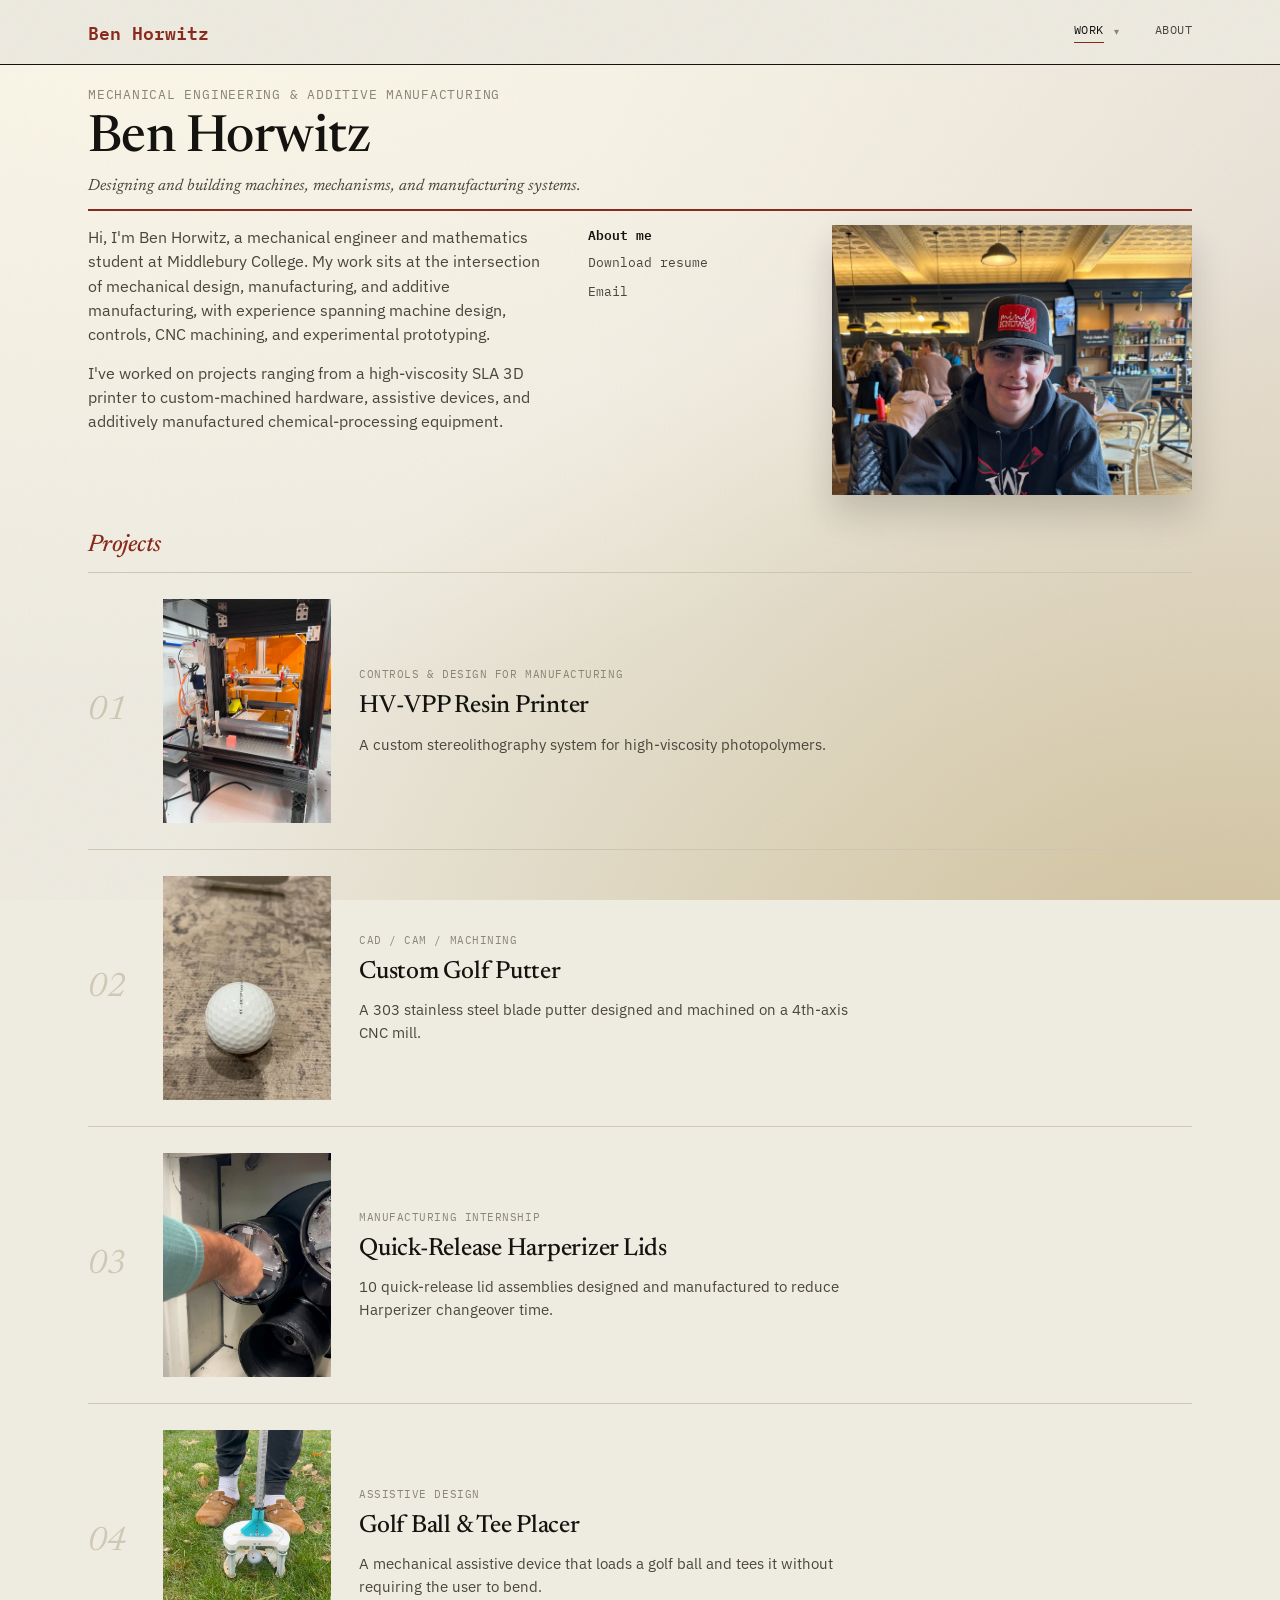
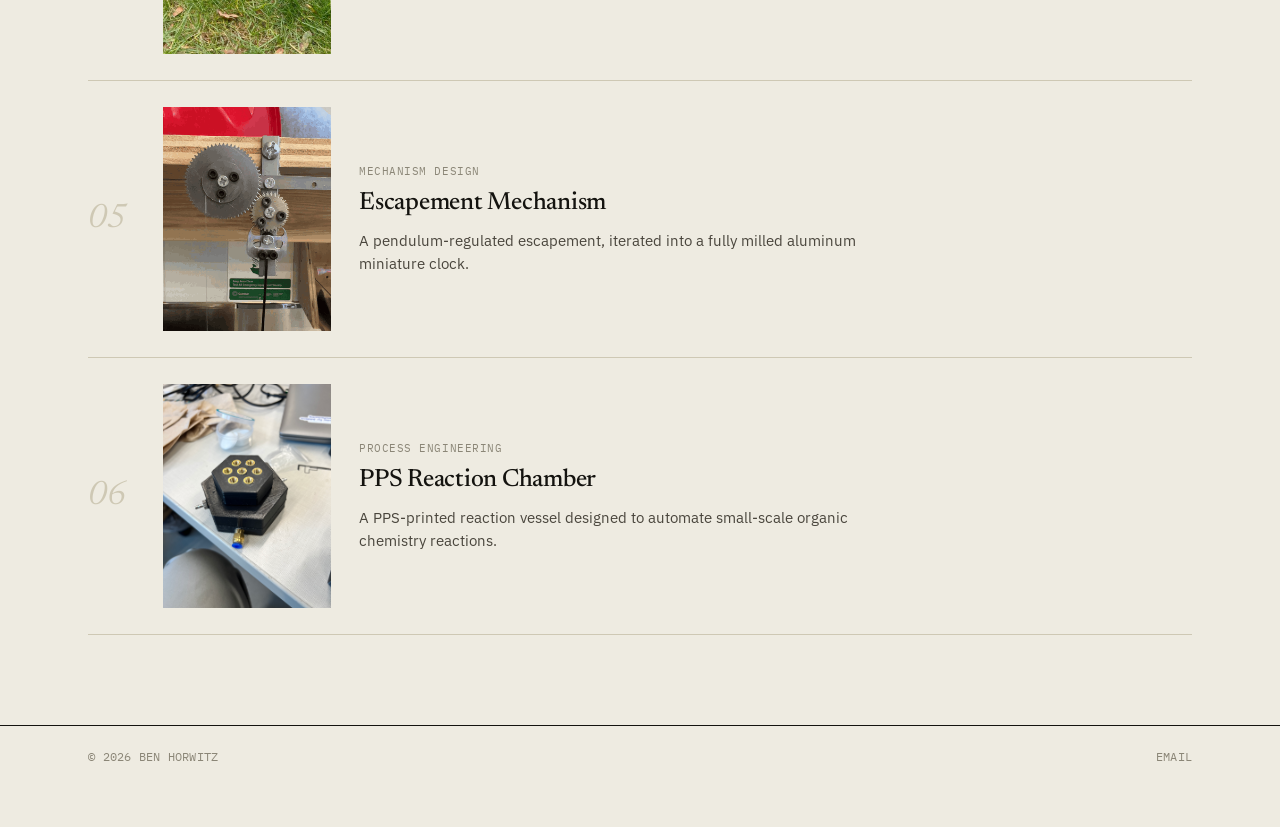
==== commit 130cfe99: "Fix hero eyebrow/subtitle wrapping bug, tighten spacing, drop project count Root cause of the 'clunk" ====
--- a/index.html
+++ b/index.html
@@ -8,7 +8,7 @@
 <link rel="preconnect" href="https://fonts.googleapis.com">
 <link rel="preconnect" href="https://fonts.gstatic.com" crossorigin>
 <link href="https://fonts.googleapis.com/css2?family=Newsreader:ital,opsz,wght@0,6..72,400..700;1,6..72,400..700&family=IBM+Plex+Sans:wght@400;500;600;700&family=IBM+Plex+Mono:wght@400;500;600;700&display=swap" rel="stylesheet">
-<link rel="stylesheet" href="css/style.css?v=31">
+<link rel="stylesheet" href="css/style.css?v=34">
 </head>
 <body>
 
@@ -51,18 +51,20 @@
     <h1>Ben Horwitz</h1>
     <p class="hero-subtitle">Designing and building machines, mechanisms, and manufacturing systems.</p>
     <div class="hero-lower">
-      <p>
-        Hi, I'm Ben Horwitz, a mechanical engineer and mathematics student
-        at Middlebury College. My work sits at the intersection of
-        mechanical design, manufacturing, and additive manufacturing, with
-        experience spanning machine design, controls, CNC machining, and
-        experimental prototyping.
-      </p>
-      <p>
-        I've worked on projects ranging from a high-viscosity SLA 3D
-        printer to custom-machined hardware, assistive devices, and
-        additively manufactured chemical-processing equipment.
-      </p>
+      <div class="hero-text">
+        <p>
+          Hi, I'm Ben Horwitz, a mechanical engineer and mathematics student
+          at Middlebury College. My work sits at the intersection of
+          mechanical design, manufacturing, and additive manufacturing, with
+          experience spanning machine design, controls, CNC machining, and
+          experimental prototyping.
+        </p>
+        <p>
+          I've worked on projects ranging from a high-viscosity SLA 3D
+          printer to custom-machined hardware, assistive devices, and
+          additively manufactured chemical-processing equipment.
+        </p>
+      </div>
       <div class="hero-links">
         <a class="primary" href="about.html">About me</a>
         <a href="assets/Ben-Horwitz-Resume.pdf" download>Download resume</a>
@@ -78,7 +80,6 @@
 <div class="wrap" id="work">
   <div class="section-title">
     <h2>Projects</h2>
-    <span class="count">06</span>
   </div>
 
   <div class="project-grid">
--- a/css/style.css
+++ b/css/style.css
@@ -33,7 +33,7 @@
 
 * { box-sizing: border-box; }
 
-html { color-scheme: light; scroll-behavior: smooth; }
+html { color-scheme: light; scroll-behavior: smooth; background: var(--bg); }
 
 body {
   margin: 0;
@@ -248,11 +248,12 @@
 .hero .wrap { display: block; }
 
 .hero .eyebrow {
-  font-family: var(--font-display);
-  font-style: italic;
-  font-size: 1.1rem;
-  color: var(--text-muted);
-  margin: 0 0 6px;
+  font-family: var(--font-mono);
+  font-size: 0.8rem;
+  letter-spacing: 0.06em;
+  text-transform: uppercase;
+  color: var(--text-faint);
+  margin: 0 0 8px;
 }
 
 .hero h1 {
@@ -260,17 +261,18 @@
   font-size: clamp(2.1rem, 4.6vw, 3.2rem);
   line-height: 1.05;
   letter-spacing: -0.01em;
-  margin: 0 0 10px;
+  margin: 0 0 8px;
   max-width: 23ch;
 }
 
 .hero-subtitle {
   font-family: var(--font-display);
   font-style: italic;
-  font-size: 1.02rem;
+  font-size: 1rem;
+  line-height: 1.4;
   color: var(--text-muted);
-  max-width: 46ch;
-  margin: 0 0 14px;
+  max-width: 62ch;
+  margin: 0 0 12px;
 }
 
 .hero-lower {
@@ -282,12 +284,19 @@
   padding-top: 14px;
 }
 
-.hero p {
+.hero-text {
+  grid-column: 1;
+  grid-row: 1;
+  display: flex;
+  flex-direction: column;
+  gap: 14px;
+}
+
+.hero-text p {
   color: var(--text-muted);
   font-size: 0.98rem;
   max-width: 46ch;
   margin: 0;
-  grid-column: 1;
 }
 
 .hero-links {
@@ -330,7 +339,7 @@
 
 @media (max-width: 780px) {
   .hero-lower { grid-template-columns: 1fr; gap: 20px; }
-  .hero p, .hero-links, .hero-photo { grid-column: 1; justify-self: start; }
+  .hero-text, .hero-links, .hero-photo { grid-column: 1; grid-row: auto; justify-self: start; }
   .hero-photo { order: -1; width: 290px; margin-bottom: 8px; }
 }
 
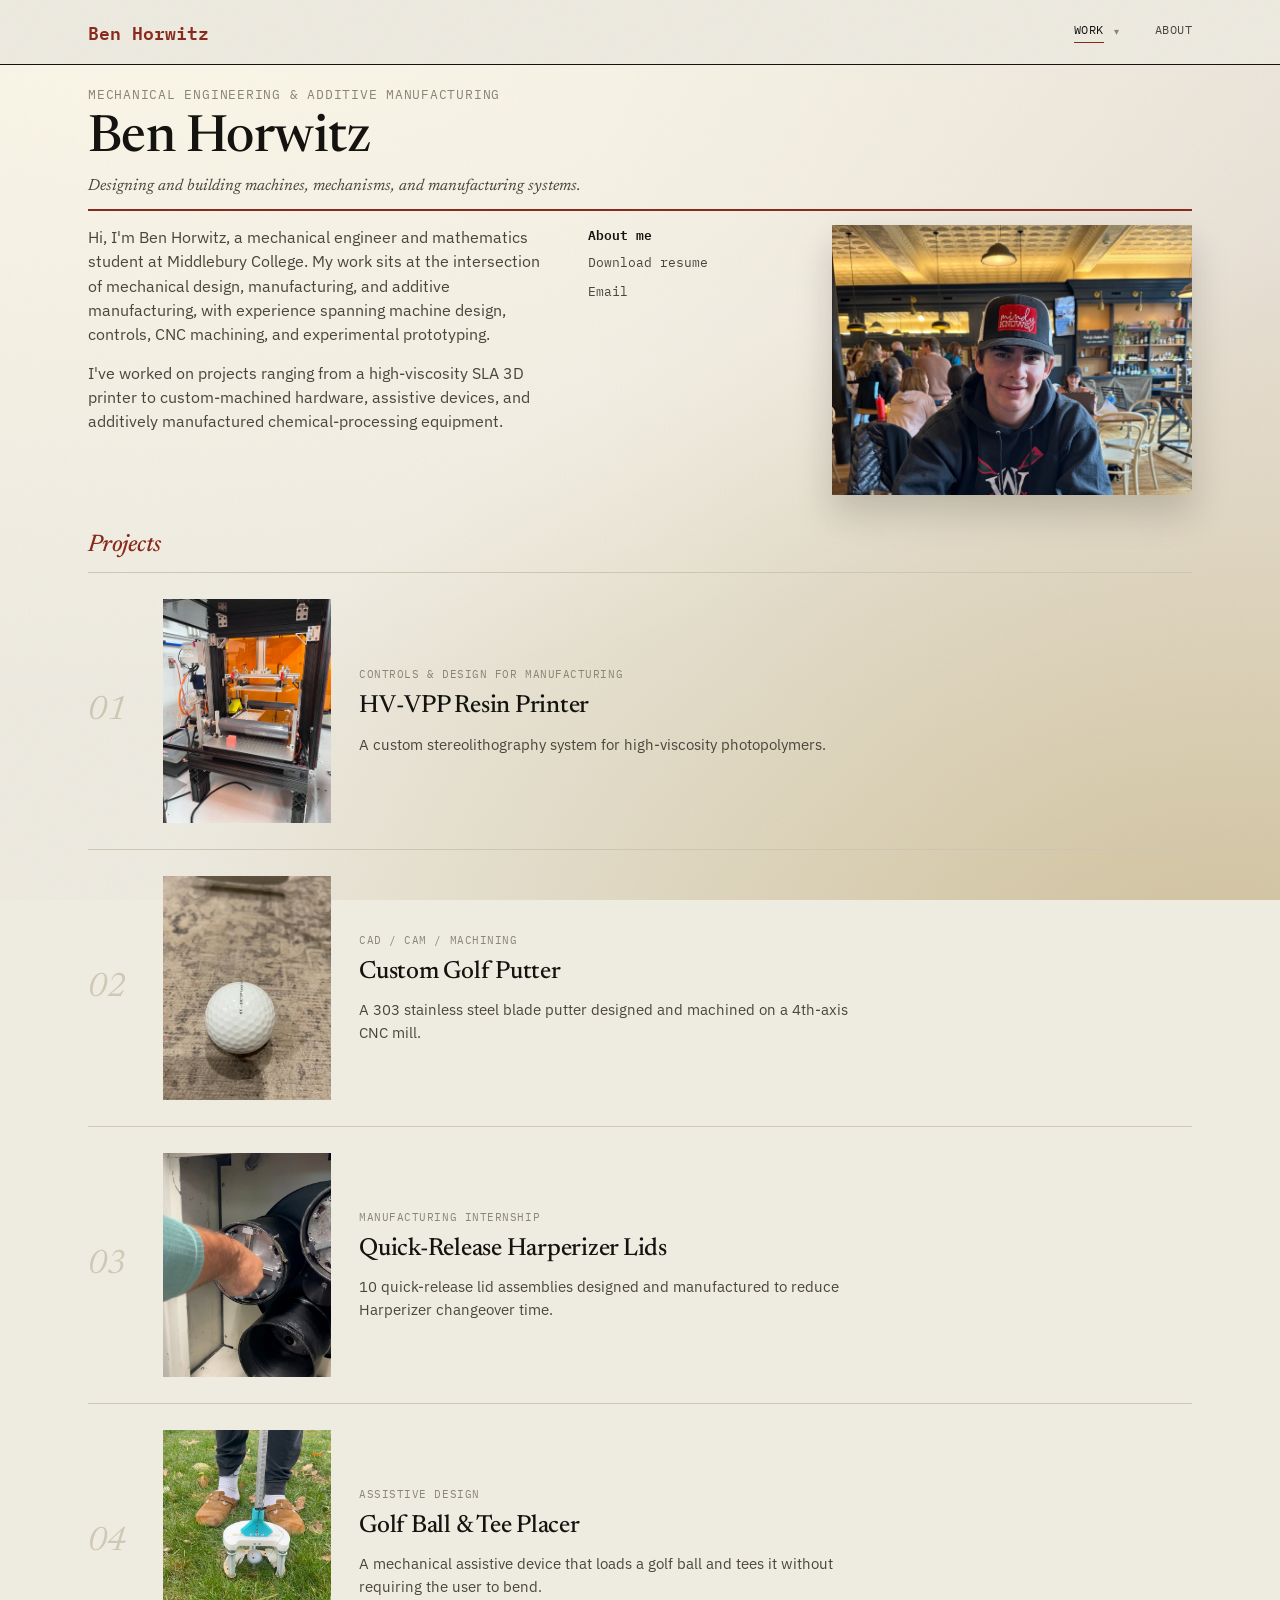
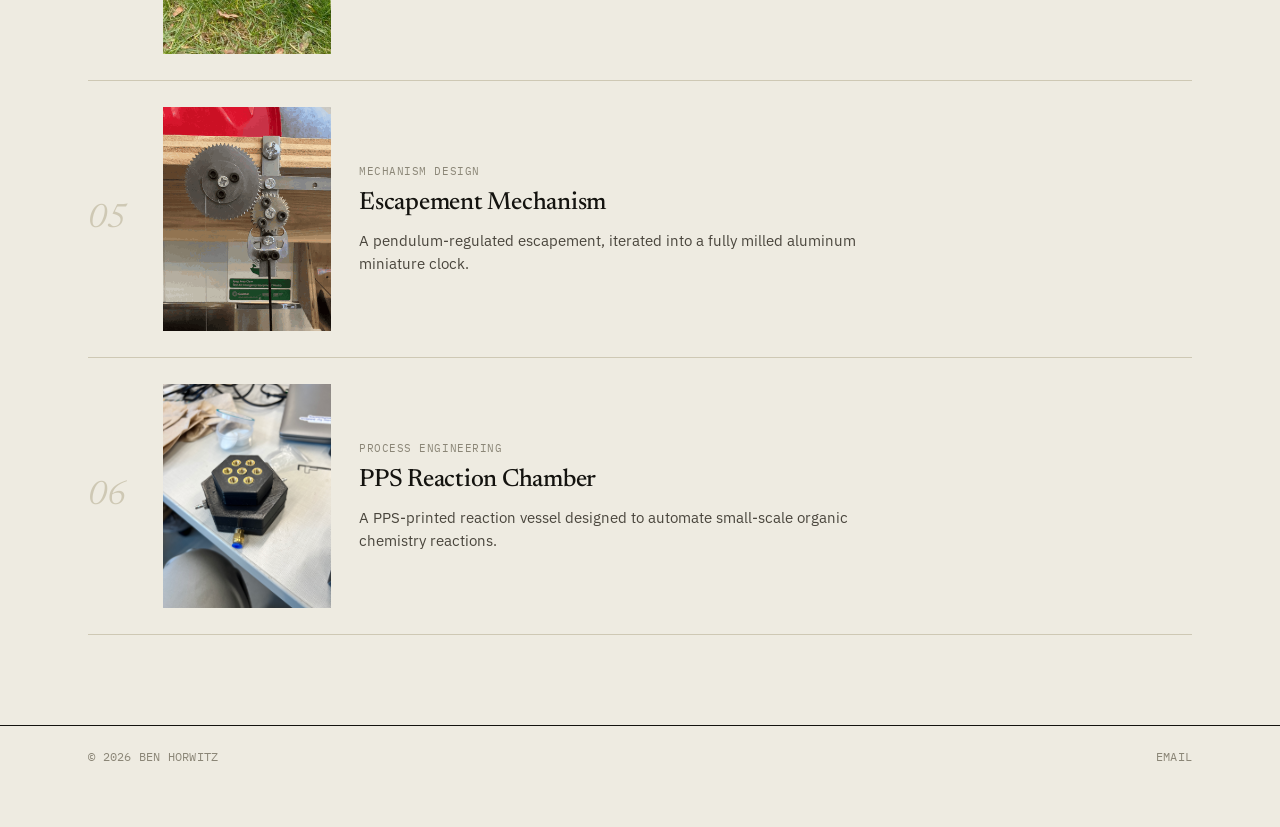
==== commit 711e9bc6: "Add visitor-alert push notification (no geolocation) Sends a push notification to a private ntfy.sh " ====
--- a/index.html
+++ b/index.html
@@ -181,6 +181,6 @@
 </footer>
 
 <script>document.getElementById('year').textContent = new Date().getFullYear();</script>
-<script src="js/main.js?v=2"></script>
+<script src="js/main.js?v=3"></script>
 </body>
 </html>
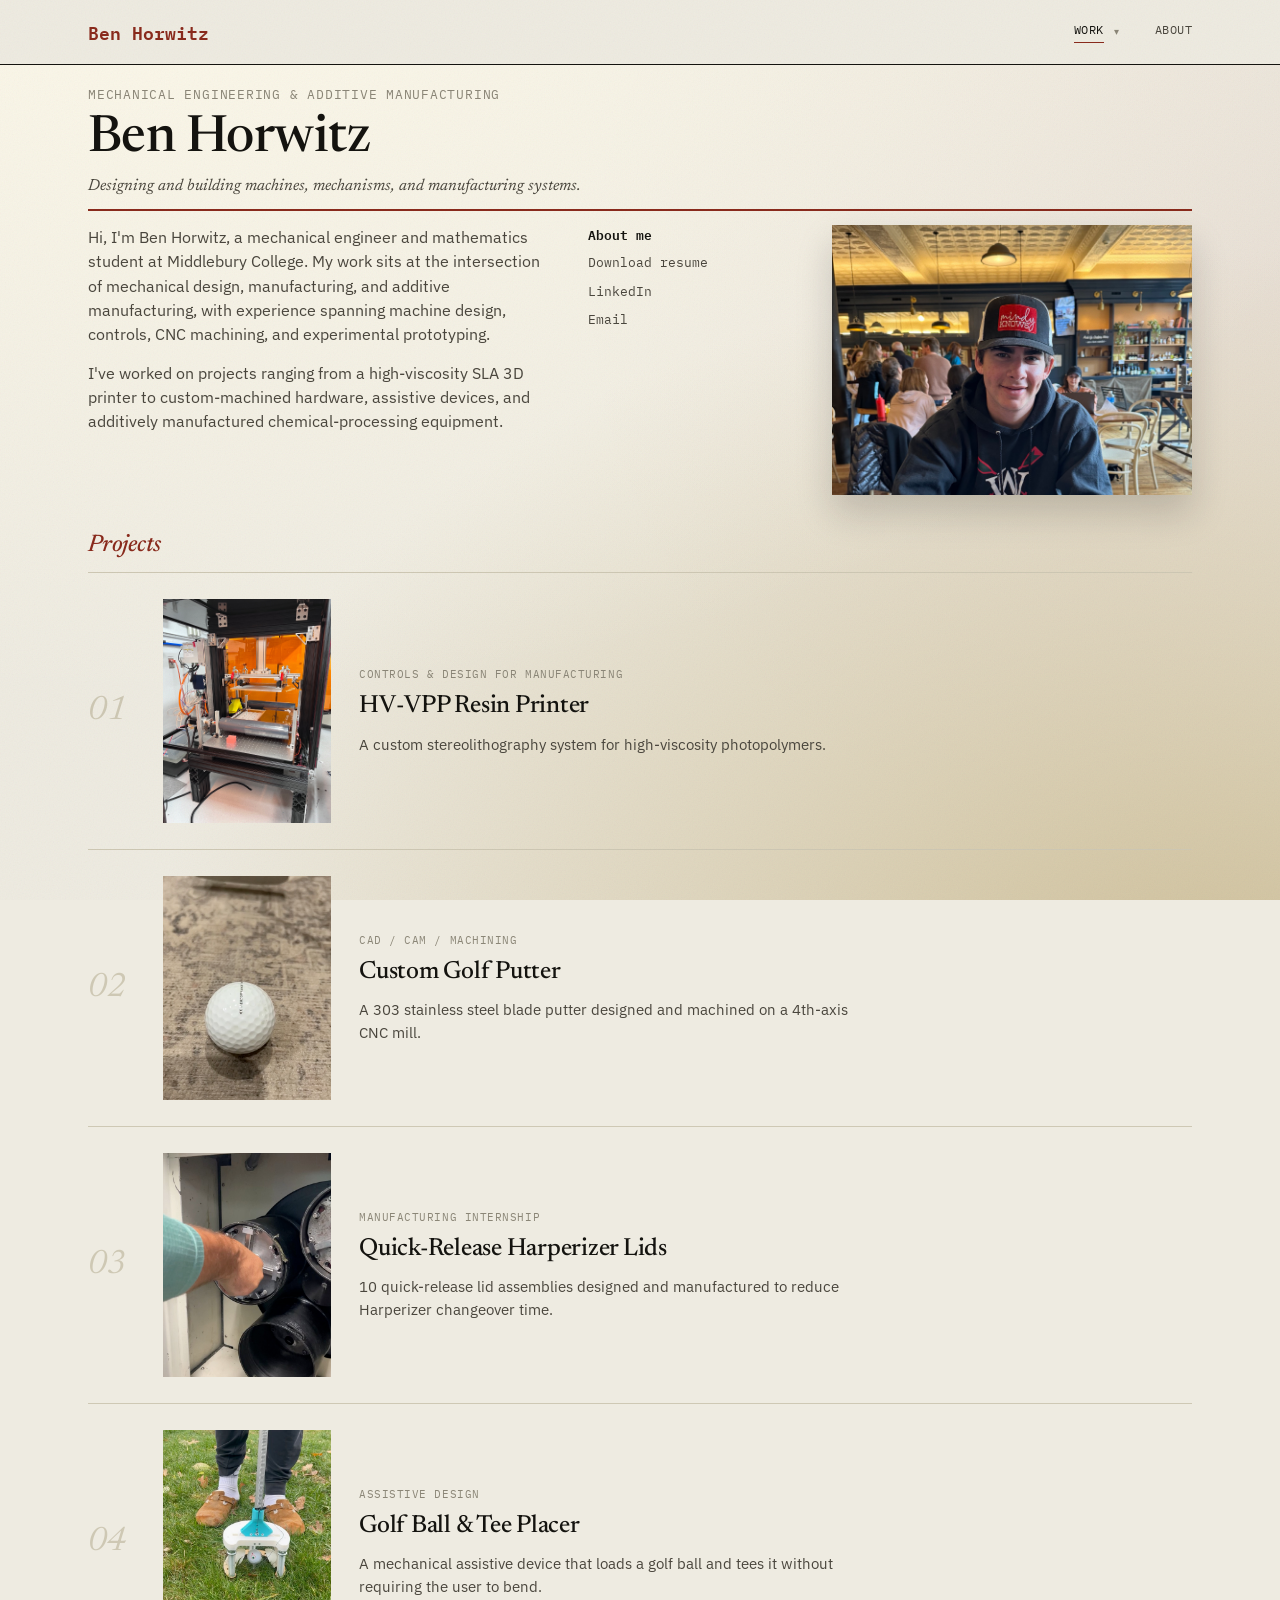
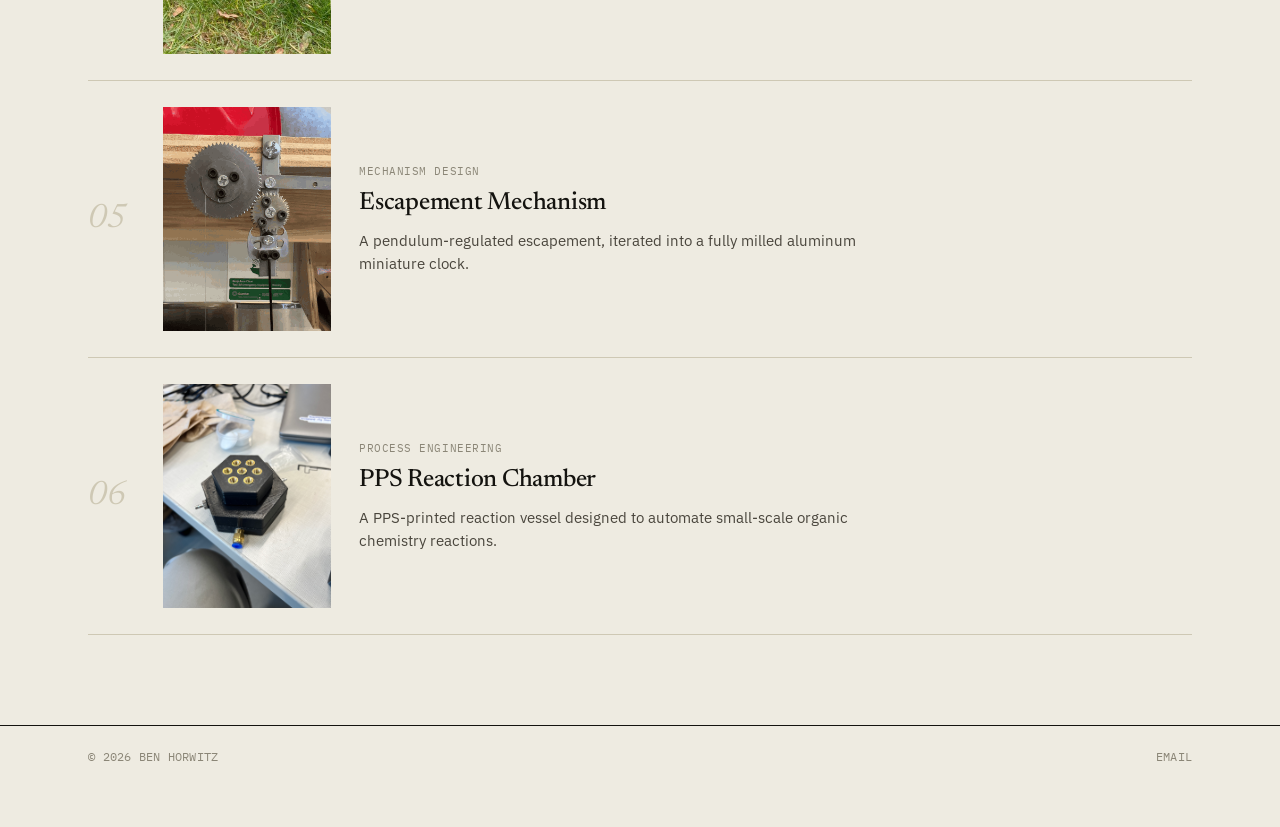
==== commit 453877aa: "Add LinkedIn link and update resume PDF Co-Authored-By: Claude Sonnet 5 <noreply@anthropic.com>" ====
--- a/index.html
+++ b/index.html
@@ -68,6 +68,7 @@
       <div class="hero-links">
         <a class="primary" href="about.html">About me</a>
         <a href="assets/Ben-Horwitz-Resume.pdf" download>Download resume</a>
+        <a href="https://www.linkedin.com/in/ben-horwitz-/" target="_blank" rel="noopener">LinkedIn</a>
         <a href="mailto:benhorwitz05@gmail.com">Email</a>
       </div>
       <div class="hero-photo" data-lightbox="assets/img/about-me-headshot.jpg" data-caption="Ben Horwitz.">
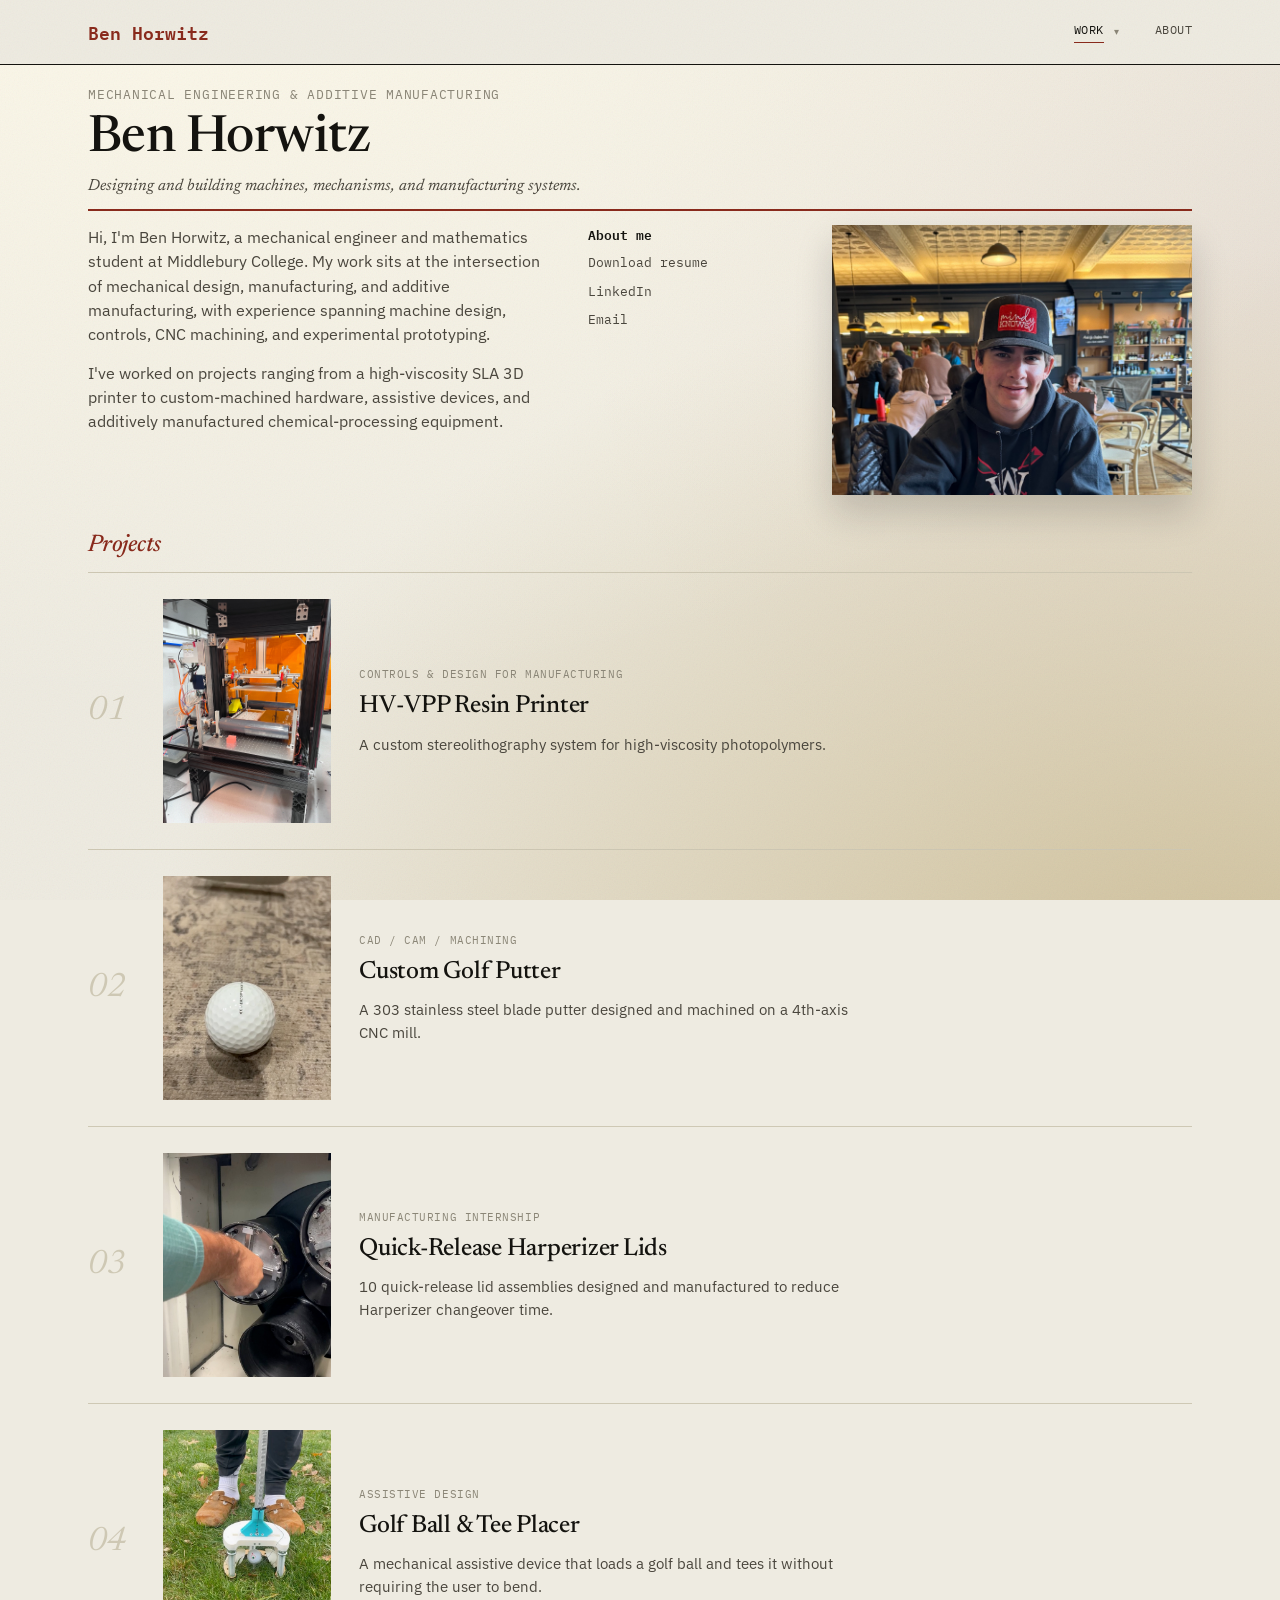
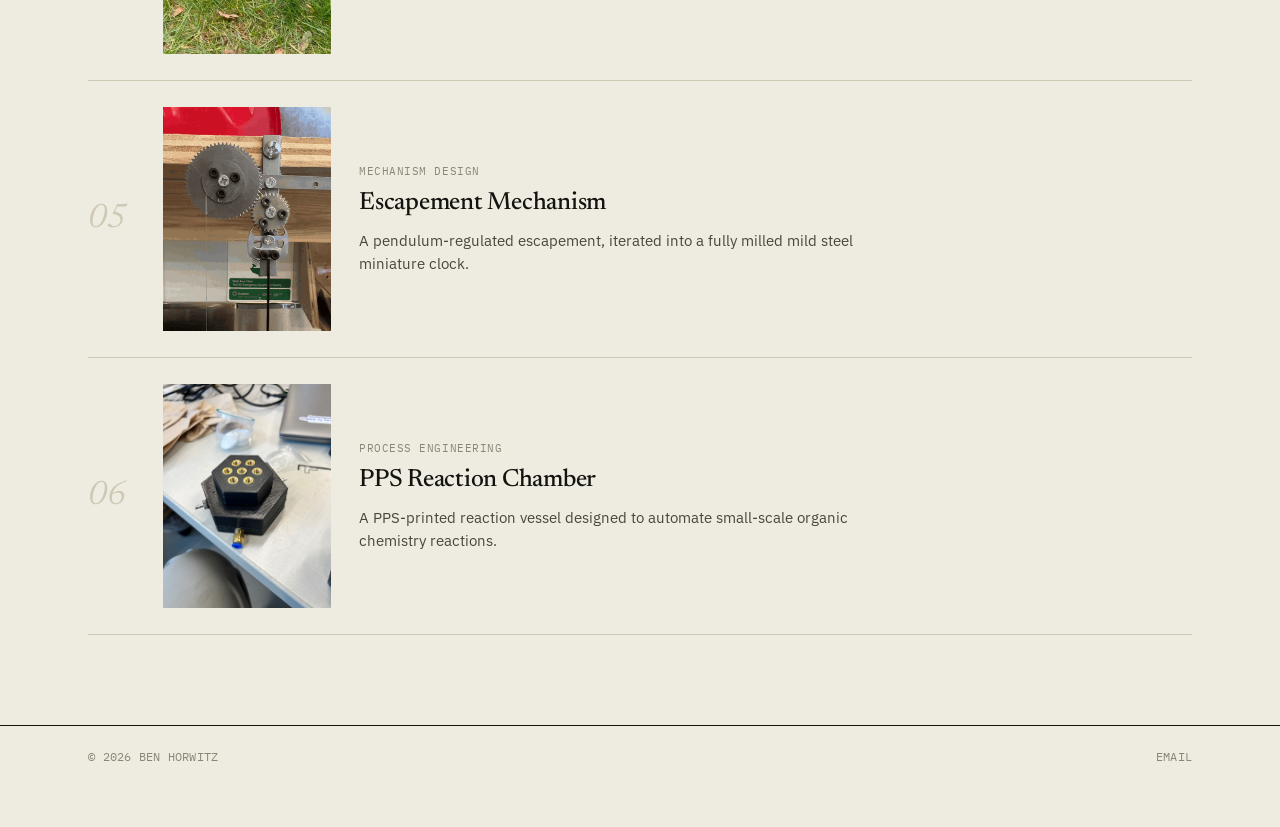
==== commit 83e79a50: "Add thymine-based silicone actuator photos to HV-VPP; escapement is mild steel - HV-VPP: new image p" ====
--- a/index.html
+++ b/index.html
@@ -153,7 +153,7 @@
       <div class="card-body">
         <span class="card-tag">Mechanism Design</span>
         <h3>Escapement Mechanism</h3>
-        <p>A pendulum-regulated escapement, iterated into a fully milled aluminum miniature clock.</p>
+        <p>A pendulum-regulated escapement, iterated into a fully milled mild steel miniature clock.</p>
       </div>
     </a>
 
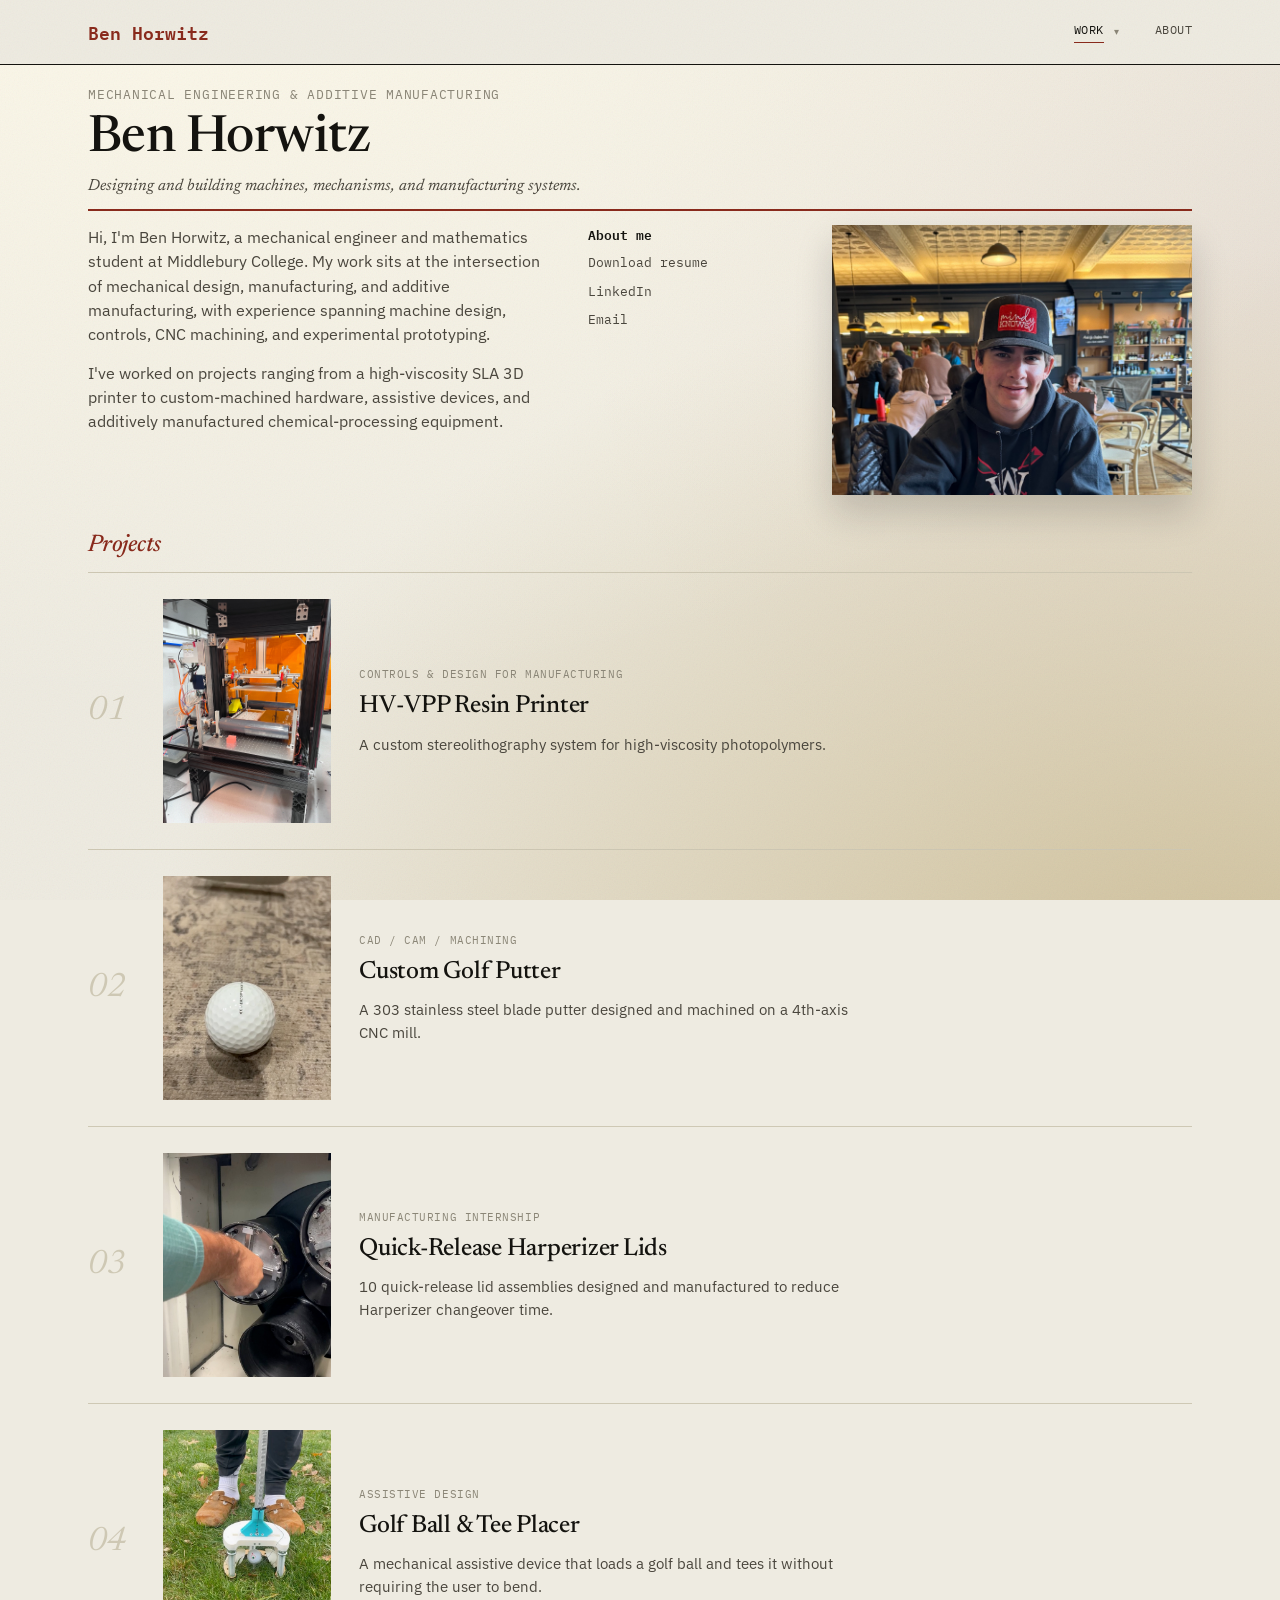
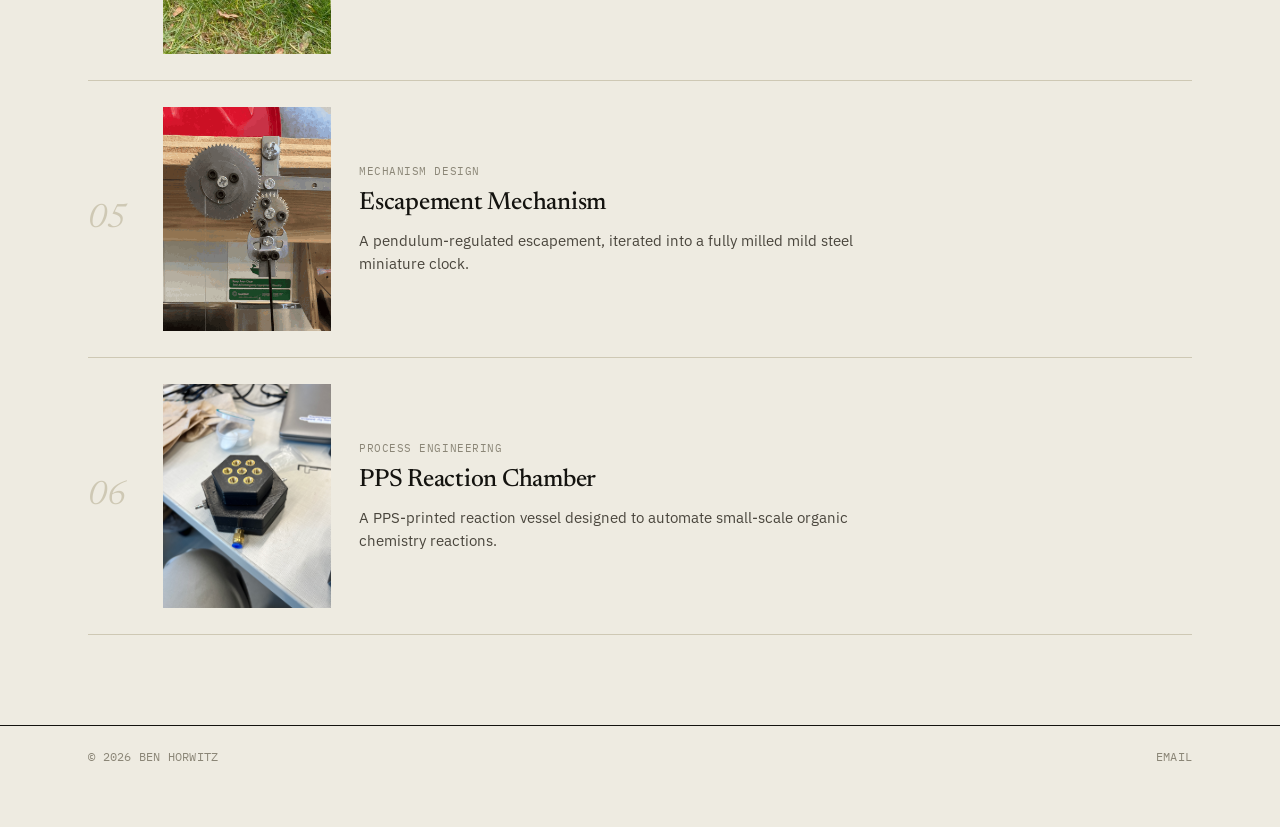
==== commit 6389c5bc: "HV-VPP: add technical specs, material challenge, role summary, result - Spec strip (350x400 mm imagi" ====
--- a/index.html
+++ b/index.html
@@ -8,7 +8,7 @@
 <link rel="preconnect" href="https://fonts.googleapis.com">
 <link rel="preconnect" href="https://fonts.gstatic.com" crossorigin>
 <link href="https://fonts.googleapis.com/css2?family=Newsreader:ital,opsz,wght@0,6..72,400..700;1,6..72,400..700&family=IBM+Plex+Sans:wght@400;500;600;700&family=IBM+Plex+Mono:wght@400;500;600;700&display=swap" rel="stylesheet">
-<link rel="stylesheet" href="css/style.css?v=34">
+<link rel="stylesheet" href="css/style.css?v=35">
 </head>
 <body>
 
--- a/css/style.css
+++ b/css/style.css
@@ -1002,6 +1002,36 @@
 }
 .fact-list a:hover { color: var(--stamp); border-color: var(--stamp); }
 
+/* a compact row of headline specs - scannable numbers over small mono
+   labels, same accent rules as the fact sheet */
+.stat-row {
+  max-width: 820px;
+  margin: 8px auto 30px;
+  padding: 18px 0;
+  display: grid;
+  grid-template-columns: repeat(4, 1fr);
+  gap: 18px;
+  border-top: 2px solid var(--stamp);
+  border-bottom: 1px solid var(--border-soft);
+}
+.stat { display: flex; flex-direction: column; gap: 4px; }
+.stat-value {
+  font-family: var(--font-display);
+  font-size: 1.45rem;
+  line-height: 1.15;
+  color: var(--stamp);
+}
+.stat-label {
+  font-family: var(--font-mono);
+  font-size: 0.68rem;
+  letter-spacing: 0.06em;
+  text-transform: uppercase;
+  color: var(--text-faint);
+}
+@media (max-width: 640px) {
+  .stat-row { grid-template-columns: repeat(2, 1fr); }
+}
+
 /* ---------- footer ---------- */
 
 .site-footer {
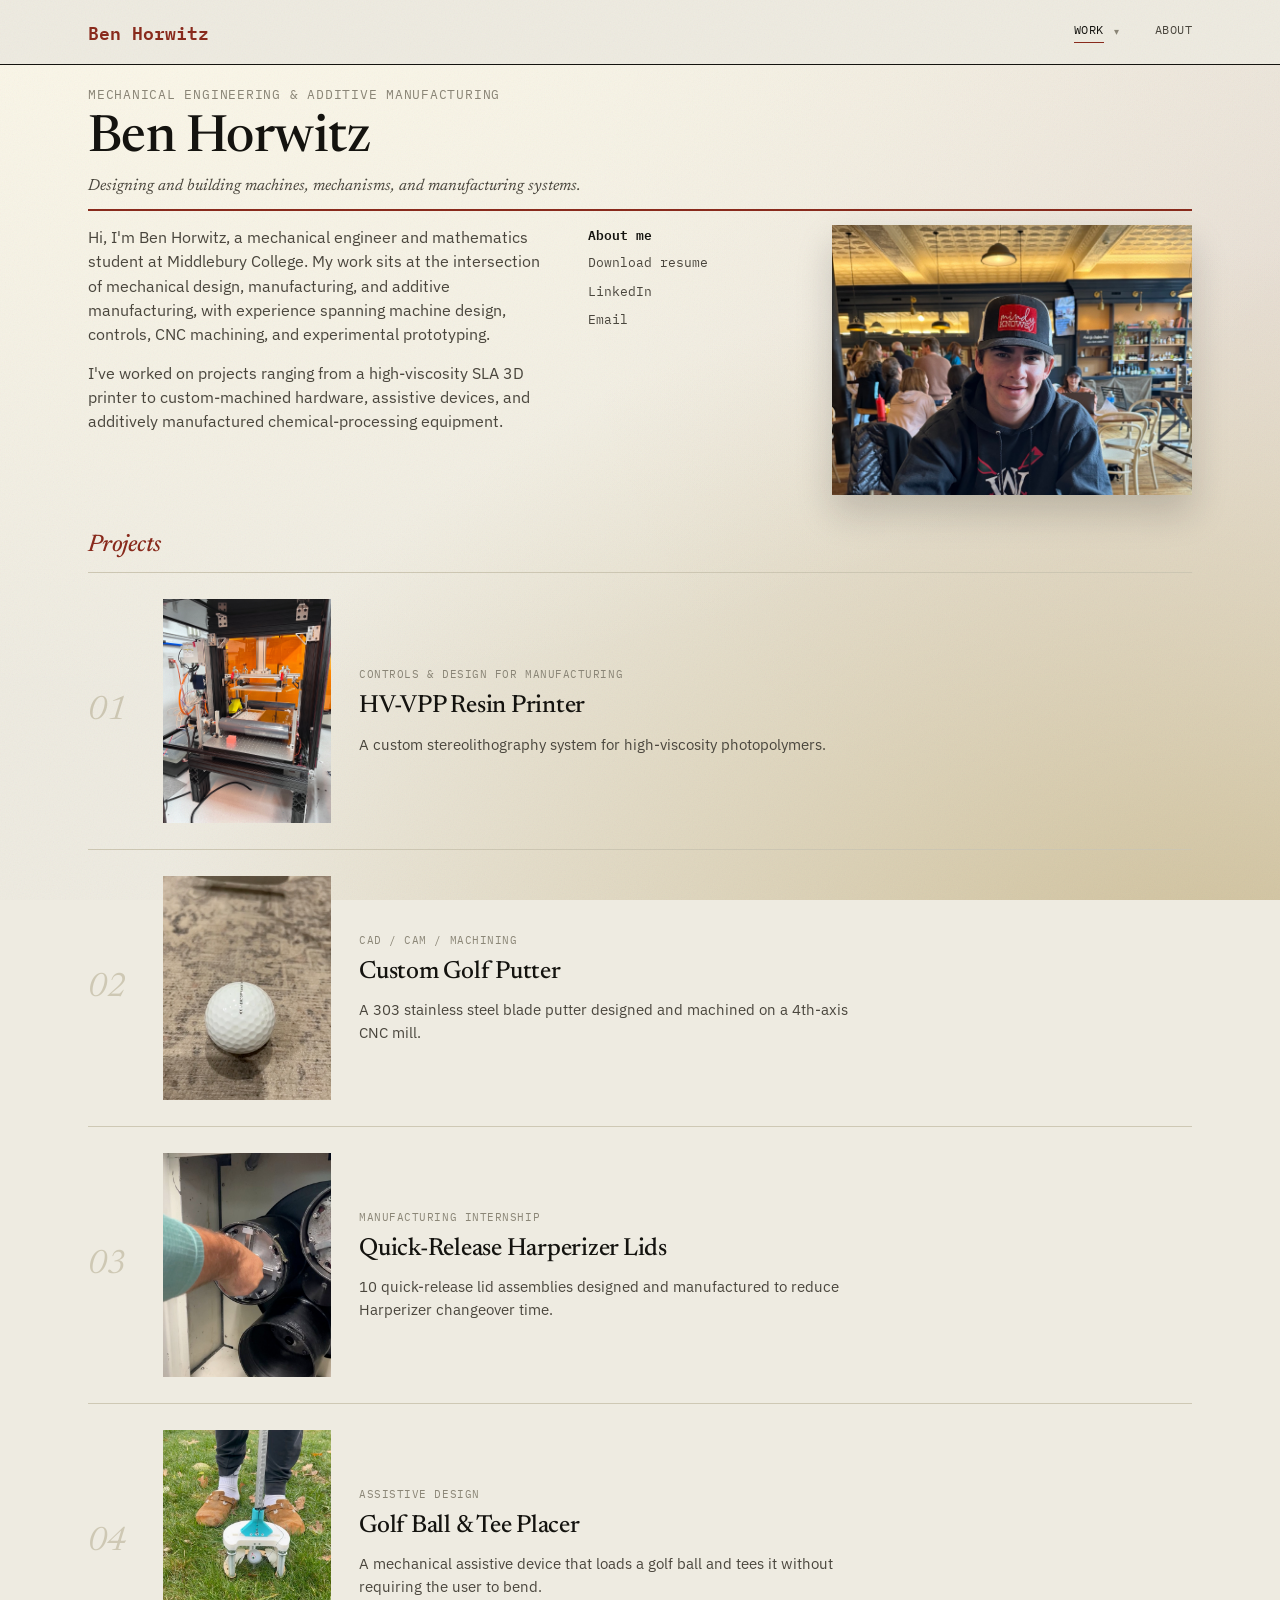
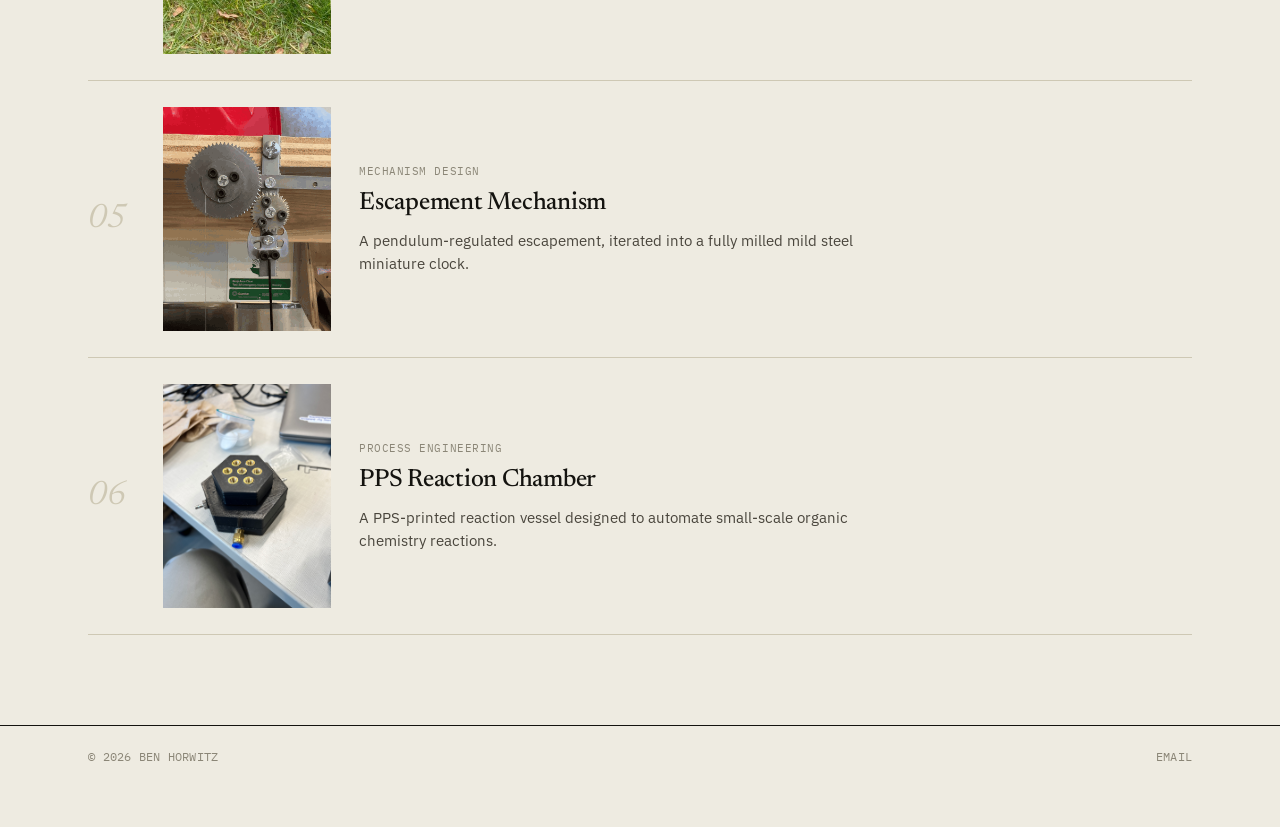
==== commit f89b09a8: "Remove LLNL sentence; add SEO metadata, structured data, sitemap - Drop the 'originally commissioned" ====
--- a/index.html
+++ b/index.html
@@ -3,8 +3,18 @@
 <head>
 <meta charset="UTF-8">
 <meta name="viewport" content="width=device-width, initial-scale=1.0">
-<title>Ben Horwitz - Mechanical Engineering &amp; Additive Manufacturing</title>
-<meta name="description" content="Designing and building machines, mechanisms, and manufacturing systems.">
+<title>Ben Horwitz - Mechanical Engineer | Middlebury College &amp; Dartmouth</title>
+<meta name="description" content="Ben Horwitz - mechanical engineer and math student at Middlebury and Dartmouth, from St. Louis. See the HV-VPP resin printer and other builds.">
+<link rel="canonical" href="https://ben-horwitz.com/">
+<meta name="author" content="Ben Horwitz">
+<meta property="og:site_name" content="Ben Horwitz">
+<meta property="og:type" content="website">
+<meta property="og:title" content="Ben Horwitz - Mechanical Engineer | Middlebury College &amp; Dartmouth">
+<meta property="og:description" content="Ben Horwitz - mechanical engineer and math student at Middlebury and Dartmouth, from St. Louis. See the HV-VPP resin printer and other builds.">
+<meta property="og:url" content="https://ben-horwitz.com/">
+<meta property="og:image" content="https://ben-horwitz.com/assets/img/about-me-headshot.jpg">
+<meta name="twitter:card" content="summary_large_image">
+<script type="application/ld+json">{"@context":"https://schema.org","@graph":[{"@type":"Person","@id":"https://ben-horwitz.com/#ben","name":"Ben Horwitz","url":"https://ben-horwitz.com/","image":"https://ben-horwitz.com/assets/img/about-me-headshot.jpg","jobTitle":"Mechanical Engineer","description":"Mechanical engineer and mathematics student at Middlebury College and Dartmouth College, working in mechanical design, manufacturing, and additive manufacturing.","alumniOf":[{"@type":"CollegeOrUniversity","name":"Middlebury College"},{"@type":"CollegeOrUniversity","name":"Dartmouth College"}],"knowsAbout":["Mechanical engineering","Additive manufacturing","Vat photopolymerization","CNC machining","PLC controls"],"sameAs":["https://www.linkedin.com/in/ben-horwitz-/"]},{"@type":"WebSite","@id":"https://ben-horwitz.com/#site","url":"https://ben-horwitz.com/","name":"Ben Horwitz","publisher":{"@id":"https://ben-horwitz.com/#ben"}}]}</script>
 <link rel="preconnect" href="https://fonts.googleapis.com">
 <link rel="preconnect" href="https://fonts.gstatic.com" crossorigin>
 <link href="https://fonts.googleapis.com/css2?family=Newsreader:ital,opsz,wght@0,6..72,400..700;1,6..72,400..700&family=IBM+Plex+Sans:wght@400;500;600;700&family=IBM+Plex+Mono:wght@400;500;600;700&display=swap" rel="stylesheet">
@@ -72,7 +82,7 @@
         <a href="mailto:benhorwitz05@gmail.com">Email</a>
       </div>
       <div class="hero-photo" data-lightbox="assets/img/about-me-headshot.jpg" data-caption="Ben Horwitz.">
-        <img src="assets/img/about-me-headshot.jpg" alt="Ben Horwitz">
+        <img src="assets/img/about-me-headshot.jpg" alt="Ben Horwitz, mechanical engineer and mathematics student at Middlebury College">
       </div>
     </div>
   </div>
@@ -92,7 +102,7 @@
       </div>
       <div class="card-body">
         <span class="card-tag">Controls &amp; Design for Manufacturing</span>
-        <h3>HV‑VPP Resin Printer</h3>
+        <h3>HV-VPP Resin Printer</h3>
         <p>A custom stereolithography system for high-viscosity photopolymers.</p>
       </div>
     </a>
